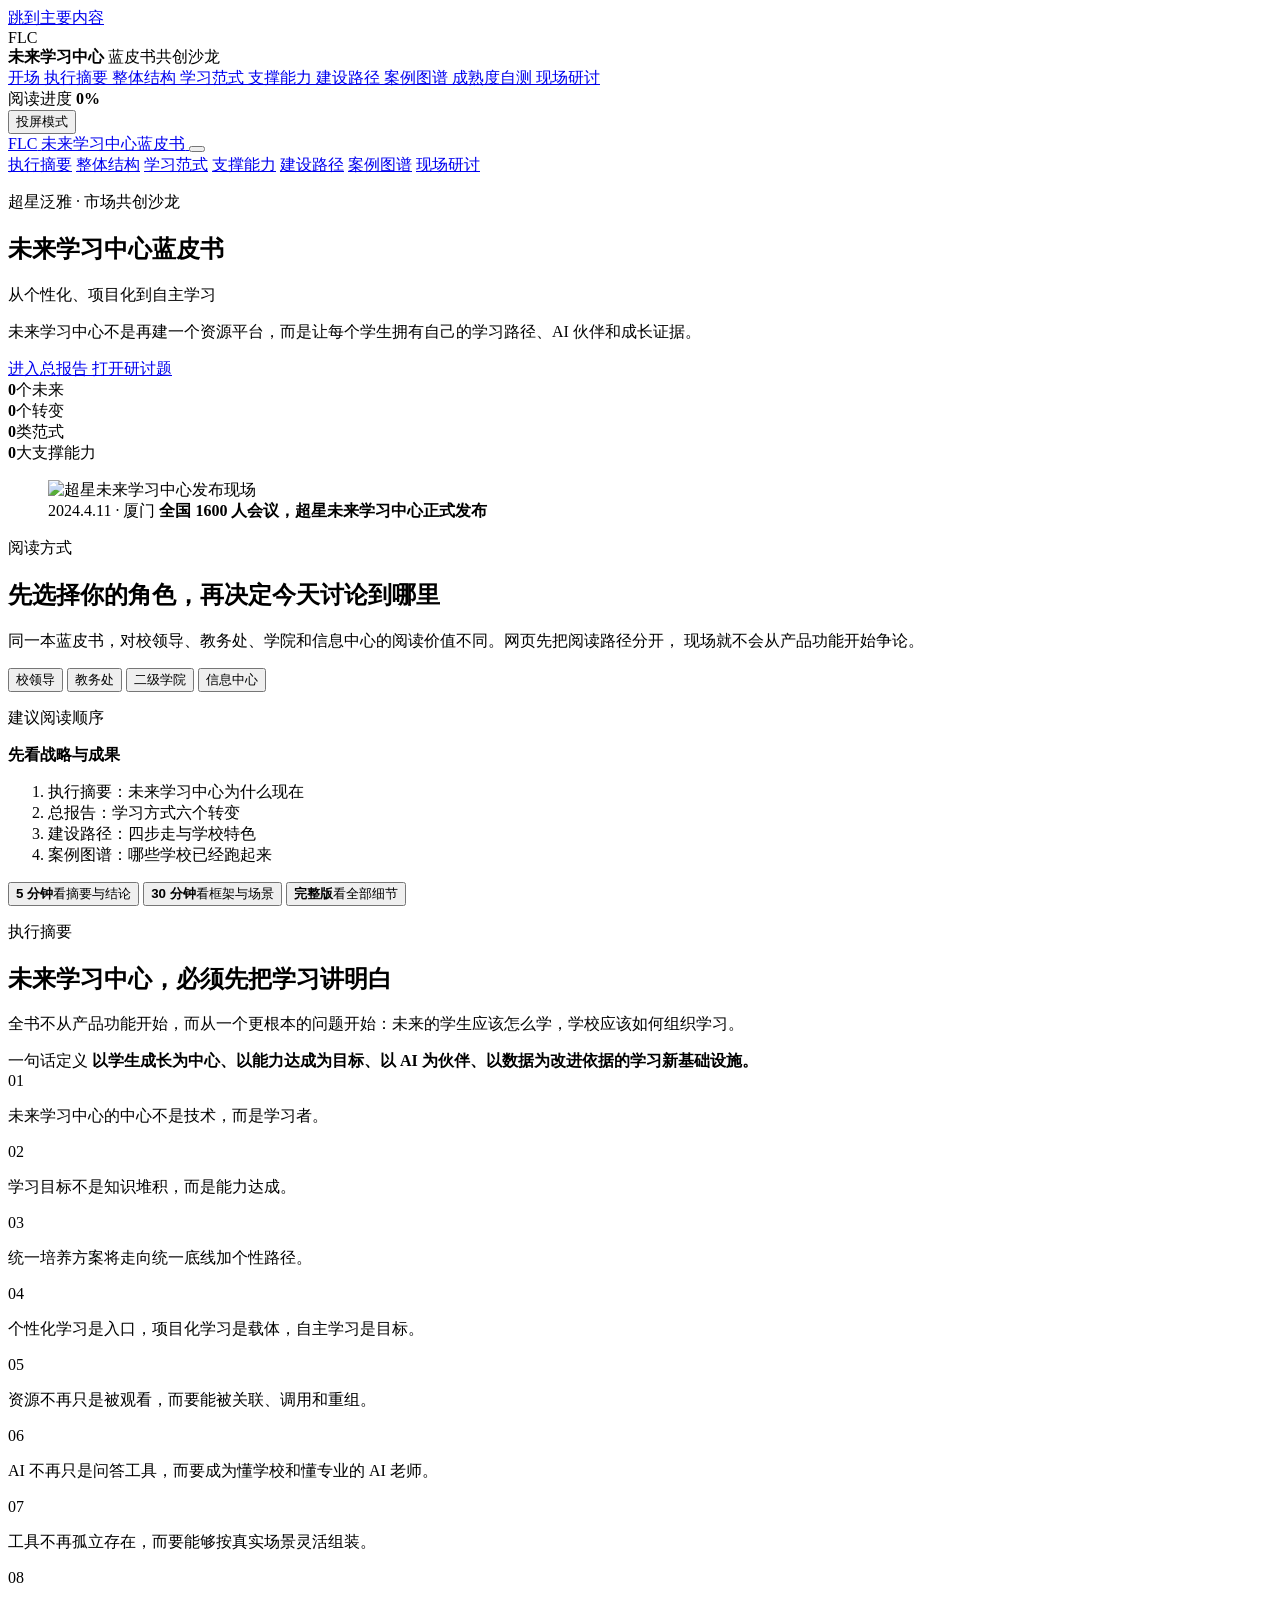
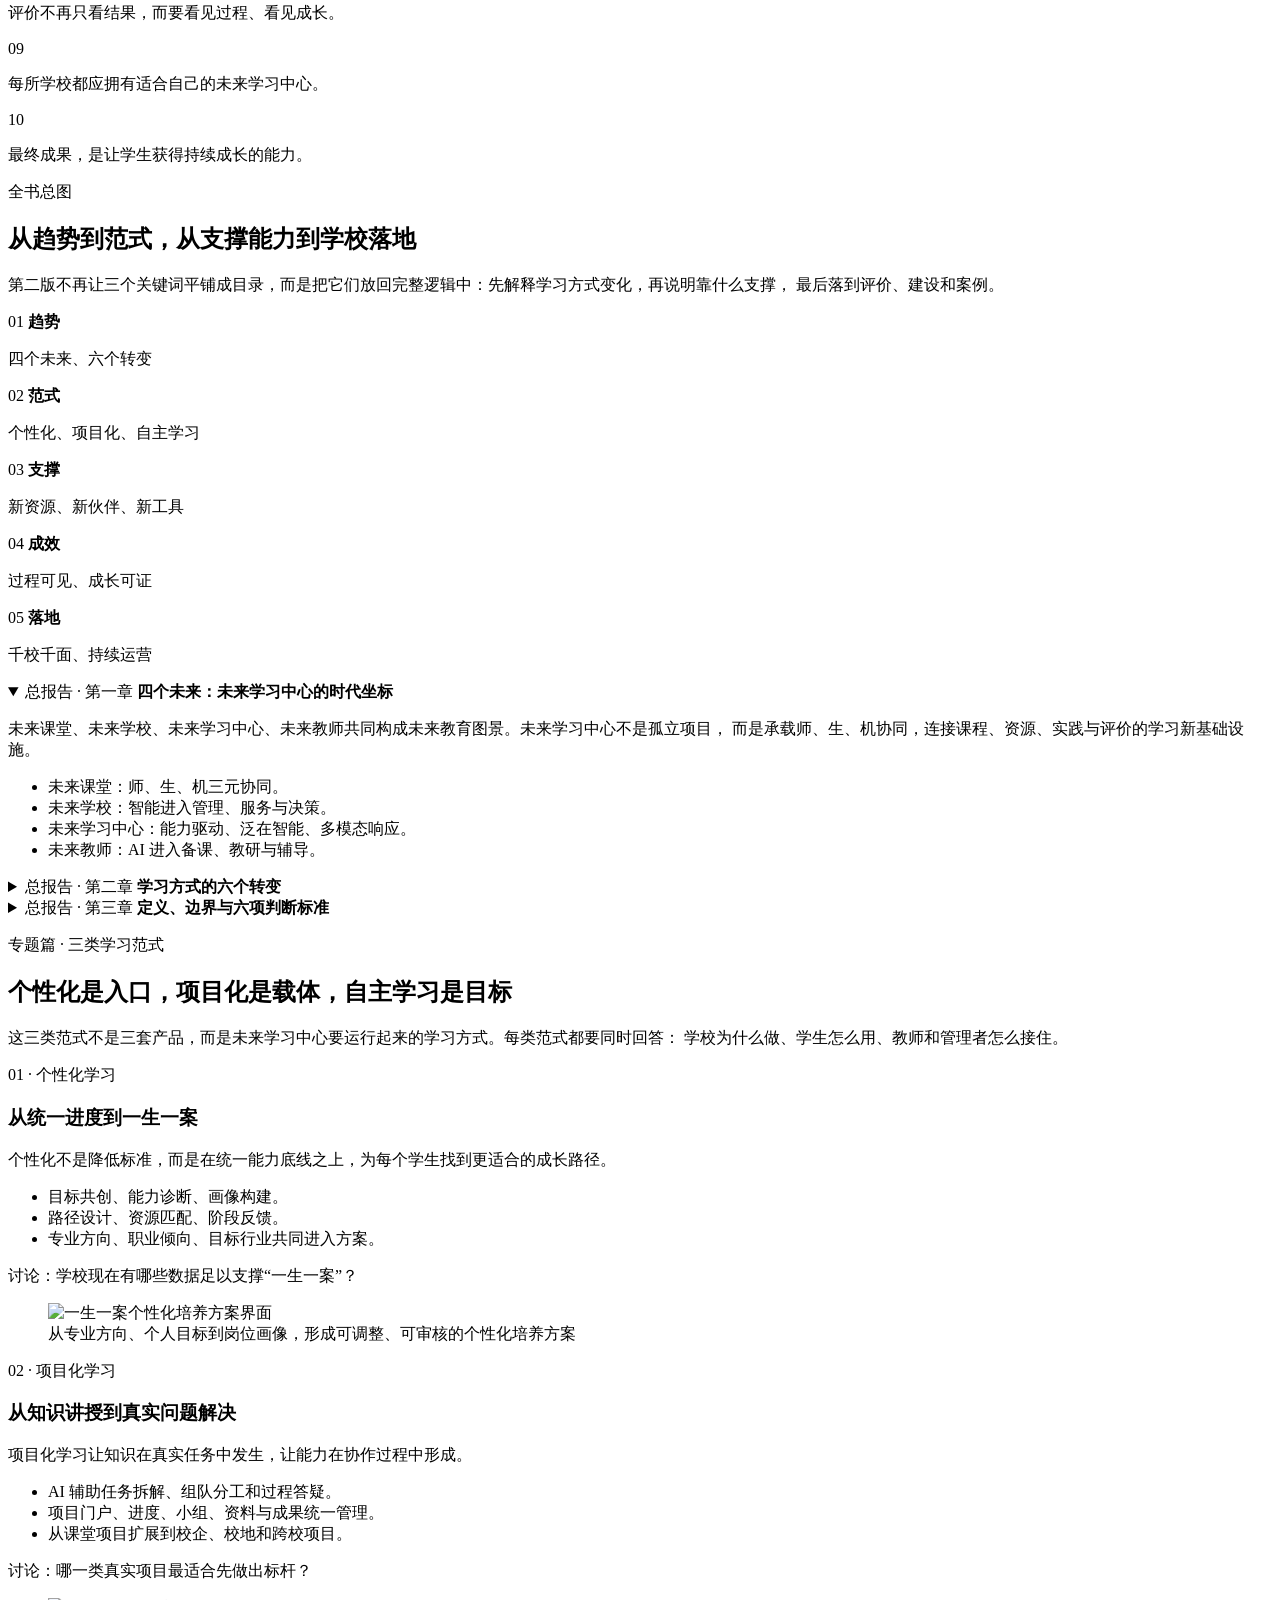
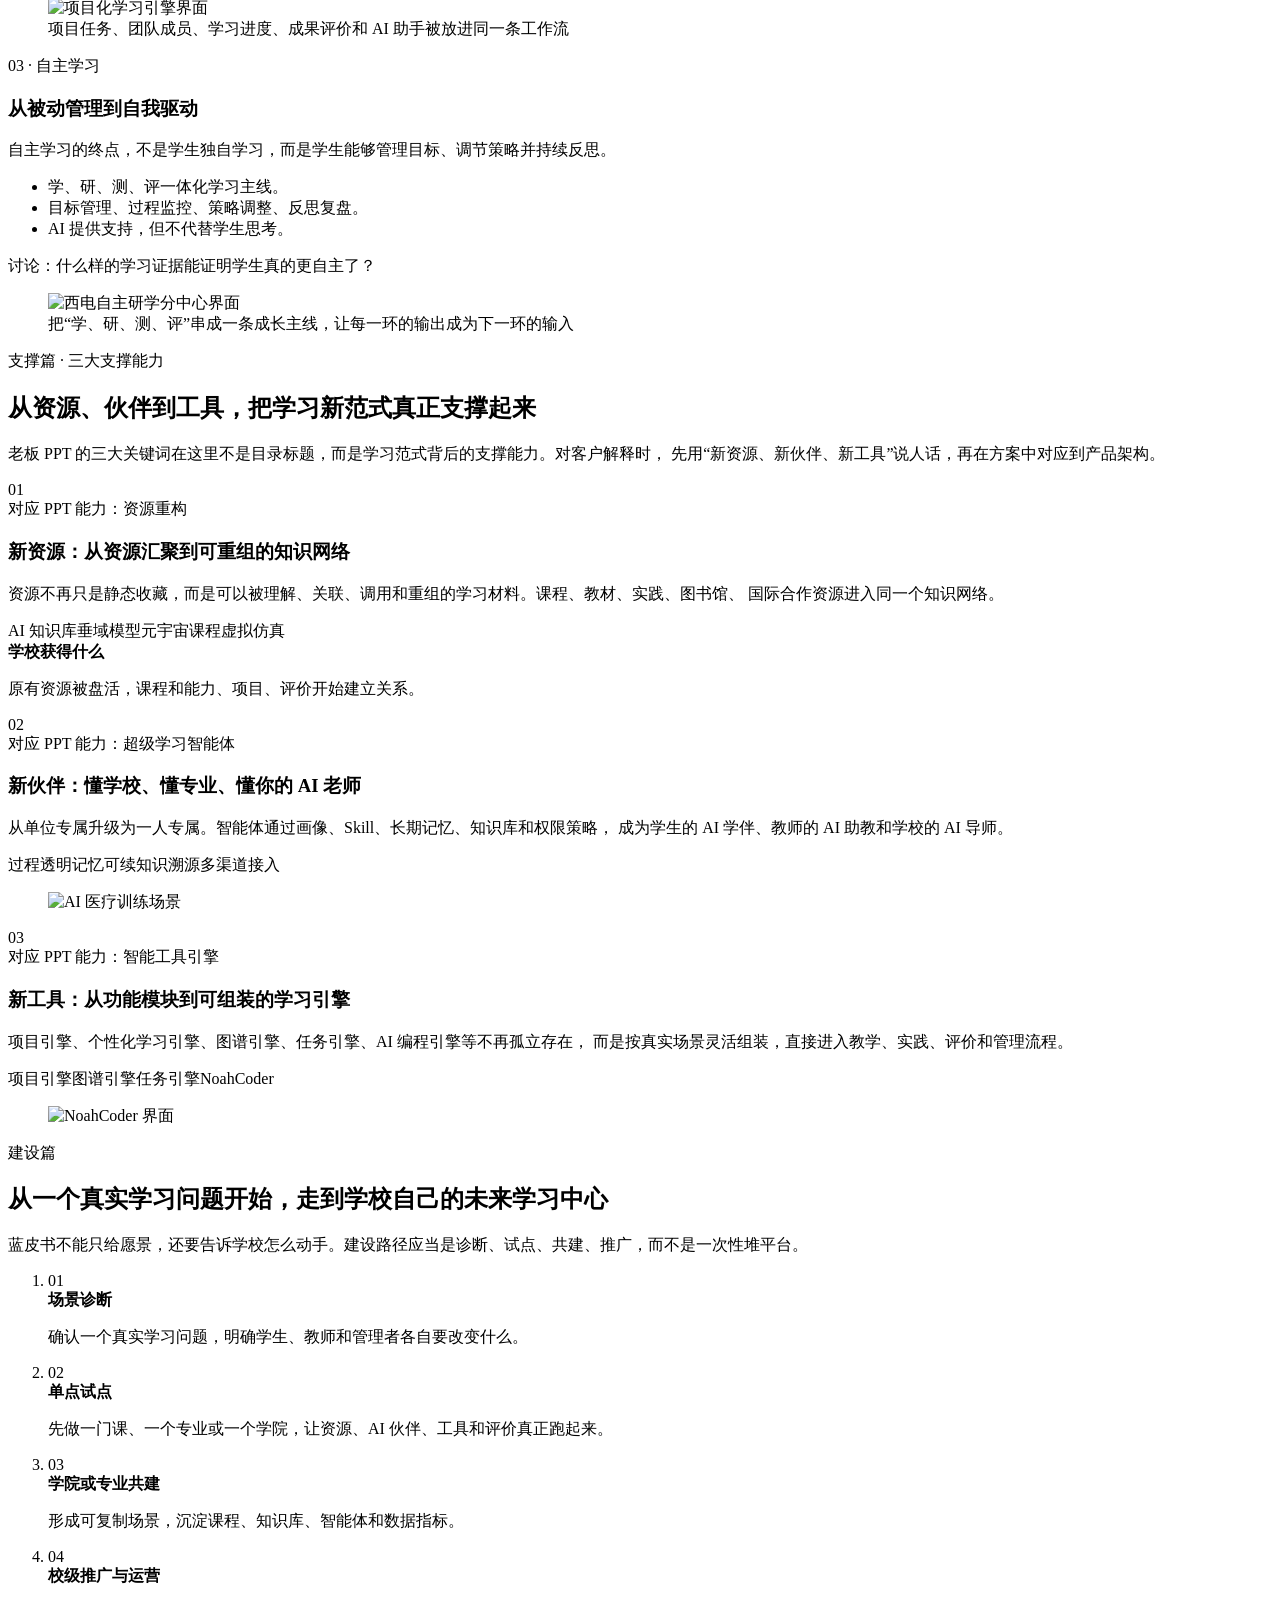
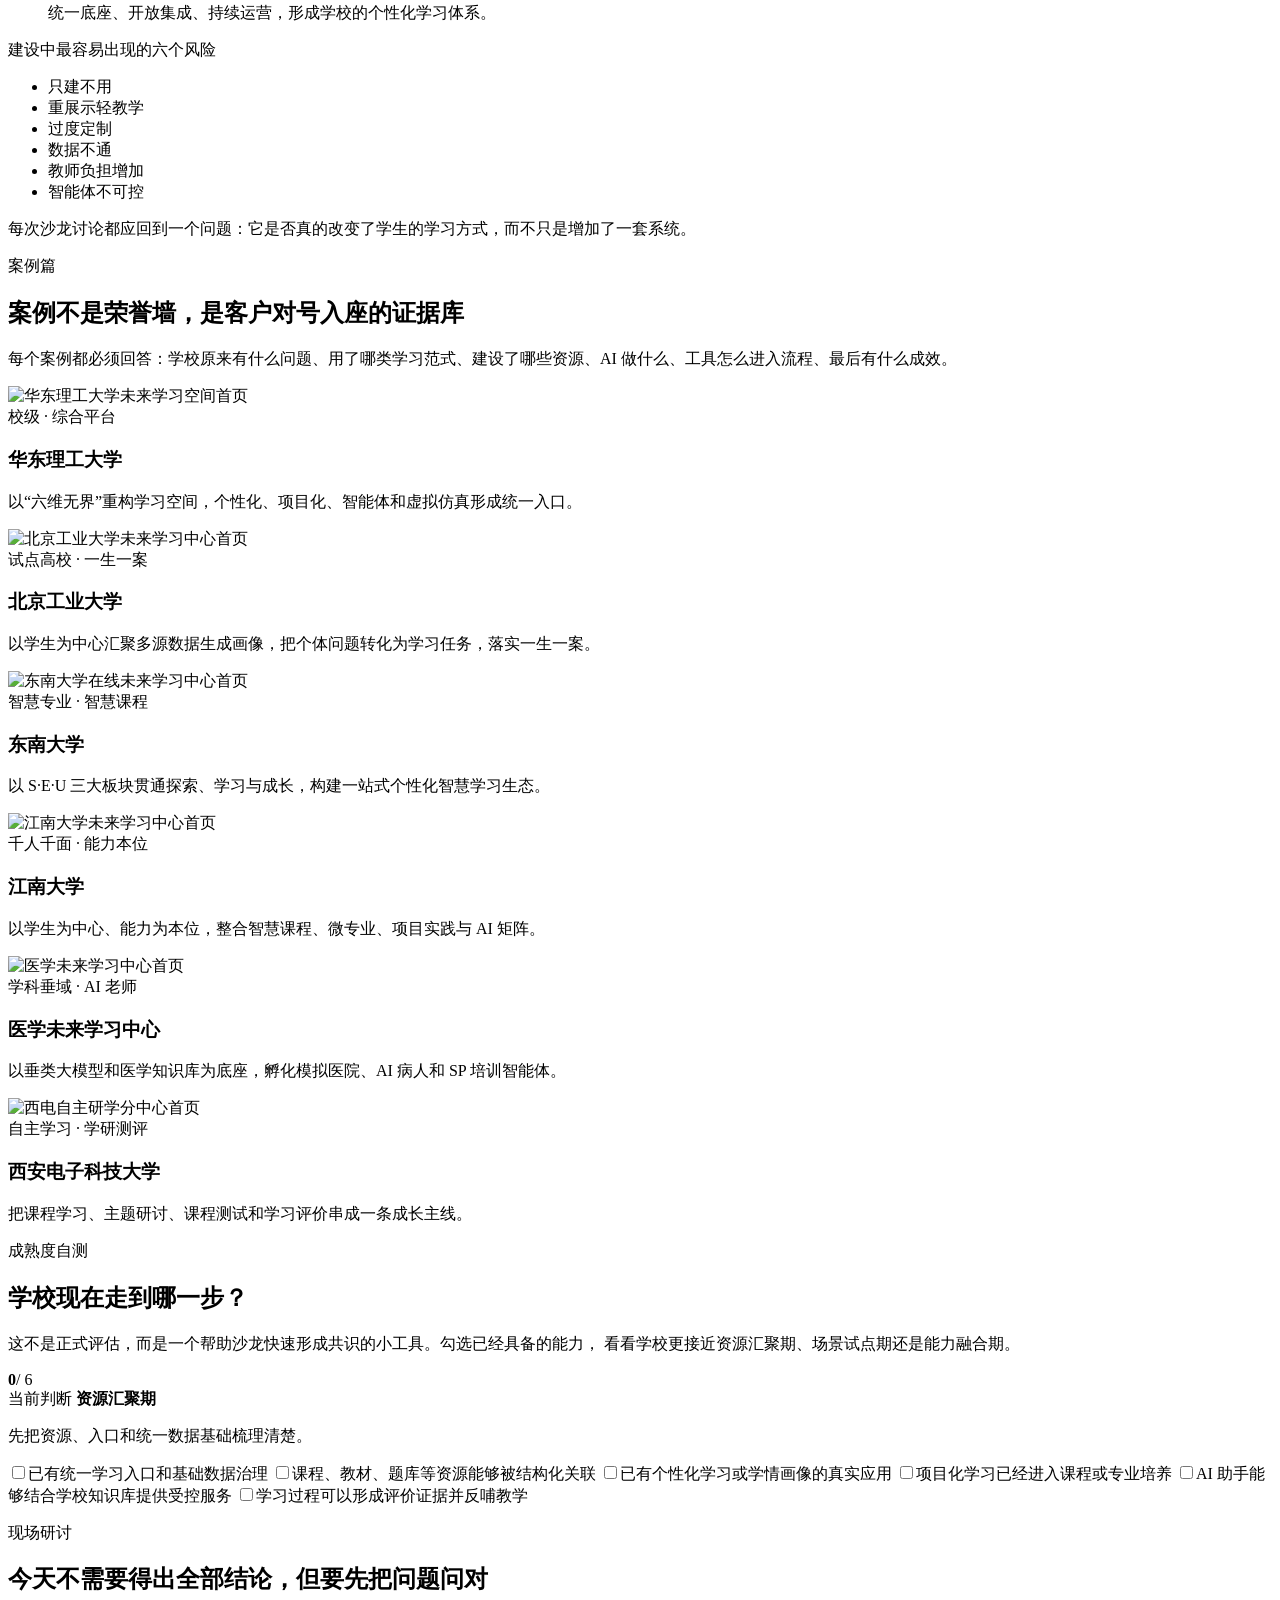
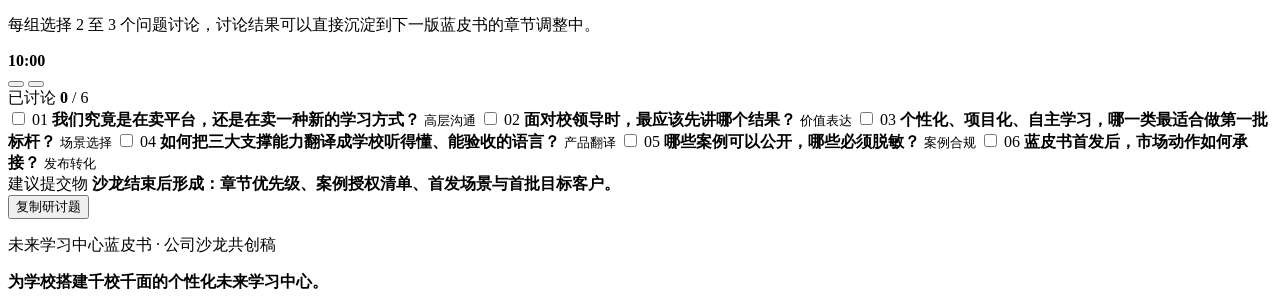
==== future-learning-bluebook-salon/index.html @ 2e794571 "Publish future learning center salon page" ====
<!doctype html>
<html lang="zh-CN">
  <head>
    <meta charset="utf-8" />
    <meta name="viewport" content="width=device-width, initial-scale=1" />
    <meta
      name="description"
      content="未来学习中心蓝皮书公司沙龙共创网页，围绕个性化、项目化、自主学习与三大支撑能力展开讨论。"
    />
    <title>未来学习中心蓝皮书 · 公司沙龙共创</title>
    <link rel="stylesheet" href="styles.css" />
  </head>
  <body data-reading="standard">
    <a class="skip-link" href="#main-content">跳到主要内容</a>

    <aside class="sidebar" aria-label="页面导航">
      <div class="sidebar__brand">
        <div class="brand-mark" aria-hidden="true">
          <span>FLC</span>
        </div>
        <div>
          <strong>未来学习中心</strong>
          <span>蓝皮书共创沙龙</span>
        </div>
      </div>

      <nav class="sidebar__nav">
        <a href="#overview" class="nav-link active">
          <i data-lucide="sparkles"></i><span>开场</span>
        </a>
        <a href="#summary" class="nav-link">
          <i data-lucide="scan-text"></i><span>执行摘要</span>
        </a>
        <a href="#framework" class="nav-link">
          <i data-lucide="network"></i><span>整体结构</span>
        </a>
        <a href="#paradigms" class="nav-link">
          <i data-lucide="route"></i><span>学习范式</span>
        </a>
        <a href="#capabilities" class="nav-link">
          <i data-lucide="blocks"></i><span>支撑能力</span>
        </a>
        <a href="#construction" class="nav-link">
          <i data-lucide="milestone"></i><span>建设路径</span>
        </a>
        <a href="#cases" class="nav-link">
          <i data-lucide="library"></i><span>案例图谱</span>
        </a>
        <a href="#assessment" class="nav-link">
          <i data-lucide="gauge"></i><span>成熟度自测</span>
        </a>
        <a href="#discussion" class="nav-link">
          <i data-lucide="messages-square"></i><span>现场研讨</span>
        </a>
      </nav>

      <div class="sidebar__footer">
        <div class="reading-progress">
          <span>阅读进度</span>
          <strong id="progressValue">0%</strong>
        </div>
        <div class="progress-track" aria-hidden="true">
          <span id="progressBar"></span>
        </div>
        <button class="button button--ghost button--full" id="presenterToggle" type="button">
          <i data-lucide="presentation"></i>
          <span>投屏模式</span>
        </button>
      </div>
    </aside>

    <header class="mobile-header">
      <a href="#overview" class="mobile-brand">
        <span class="brand-mark brand-mark--small">FLC</span>
        <span>未来学习中心蓝皮书</span>
      </a>
      <button
        class="mobile-menu-button"
        id="mobileMenuButton"
        type="button"
        aria-label="打开导航"
        aria-expanded="false"
        aria-controls="mobileMenu"
      >
        <i data-lucide="menu"></i>
      </button>
      <nav class="mobile-nav" id="mobileMenu" aria-label="移动端导航">
        <a href="#summary">执行摘要</a>
        <a href="#framework">整体结构</a>
        <a href="#paradigms">学习范式</a>
        <a href="#capabilities">支撑能力</a>
        <a href="#construction">建设路径</a>
        <a href="#cases">案例图谱</a>
        <a href="#discussion">现场研讨</a>
      </nav>
    </header>

    <main id="main-content">
      <section class="hero" id="overview">
        <div class="hero__grid">
          <div class="hero__copy">
            <p class="hero__brandline">超星泛雅 · 市场共创沙龙</p>
            <h1>未来学习中心蓝皮书</h1>
            <p class="hero__subtitle">从个性化、项目化到自主学习</p>
            <p class="hero__lead">
              未来学习中心不是再建一个资源平台，而是让每个学生拥有自己的学习路径、AI
              伙伴和成长证据。
            </p>
            <div class="hero__actions">
              <a class="button button--primary" href="#framework">
                <i data-lucide="play"></i><span>进入总报告</span>
              </a>
              <a class="button button--secondary" href="#discussion">
                <i data-lucide="messages-square"></i><span>打开研讨题</span>
              </a>
            </div>
            <div class="hero__stats" aria-label="全书核心数字">
              <div><strong data-count="4">0</strong><span>个未来</span></div>
              <div><strong data-count="6">0</strong><span>个转变</span></div>
              <div><strong data-count="3">0</strong><span>类范式</span></div>
              <div><strong data-count="3">0</strong><span>大支撑能力</span></div>
            </div>
          </div>

          <figure class="hero__visual">
            <img src="assets/hero-event.webp" alt="超星未来学习中心发布现场" />
            <figcaption>
              <span>2024.4.11 · 厦门</span>
              <strong>全国 1600 人会议，超星未来学习中心正式发布</strong>
            </figcaption>
          </figure>
        </div>
      </section>

      <section class="section section--paths" id="paths">
        <div class="section-shell">
          <div class="section-heading section-heading--wide">
            <div>
              <p class="section-kicker">阅读方式</p>
              <h2>先选择你的角色，再决定今天讨论到哪里</h2>
              <p>
                同一本蓝皮书，对校领导、教务处、学院和信息中心的阅读价值不同。网页先把阅读路径分开，
                现场就不会从产品功能开始争论。
              </p>
            </div>
            <div class="segmented" id="readerPath" role="tablist" aria-label="选择阅读角色">
              <button class="segmented__item active" type="button" role="tab" data-role="leadership">
                校领导
              </button>
              <button class="segmented__item" type="button" role="tab" data-role="academic">
                教务处
              </button>
              <button class="segmented__item" type="button" role="tab" data-role="college">
                二级学院
              </button>
              <button class="segmented__item" type="button" role="tab" data-role="it">
                信息中心
              </button>
            </div>
          </div>

          <div class="reader-path-panel" id="readerPathPanel">
            <div>
              <p class="reader-path-panel__label">建议阅读顺序</p>
              <strong id="readerPathTitle">先看战略与成果</strong>
            </div>
            <ol class="reader-path-list" id="readerPathList">
              <li>执行摘要：未来学习中心为什么现在</li>
              <li>总报告：学习方式六个转变</li>
              <li>建设路径：四步走与学校特色</li>
              <li>案例图谱：哪些学校已经跑起来</li>
            </ol>
          </div>

          <div class="reading-modes" aria-label="阅读深度">
            <button class="reading-mode" type="button" data-reading="quick">
              <strong>5 分钟</strong><span>看摘要与结论</span>
            </button>
            <button class="reading-mode active" type="button" data-reading="standard">
              <strong>30 分钟</strong><span>看框架与场景</span>
            </button>
            <button class="reading-mode" type="button" data-reading="deep">
              <strong>完整版</strong><span>看全部细节</span>
            </button>
          </div>
        </div>
      </section>

      <section class="section" id="summary">
        <div class="section-shell">
          <div class="section-heading">
            <div>
              <p class="section-kicker">执行摘要</p>
              <h2>未来学习中心，必须先把学习讲明白</h2>
              <p>
                全书不从产品功能开始，而从一个更根本的问题开始：未来的学生应该怎么学，学校应该如何组织学习。
              </p>
            </div>
            <div class="summary-statement">
              <span>一句话定义</span>
              <strong>以学生成长为中心、以能力达成为目标、以 AI 为伙伴、以数据为改进依据的学习新基础设施。</strong>
            </div>
          </div>

          <div class="judgment-grid">
            <article><span>01</span><p>未来学习中心的中心不是技术，而是学习者。</p></article>
            <article><span>02</span><p>学习目标不是知识堆积，而是能力达成。</p></article>
            <article><span>03</span><p>统一培养方案将走向统一底线加个性路径。</p></article>
            <article><span>04</span><p>个性化学习是入口，项目化学习是载体，自主学习是目标。</p></article>
            <article><span>05</span><p>资源不再只是被观看，而要能被关联、调用和重组。</p></article>
            <article><span>06</span><p>AI 不再只是问答工具，而要成为懂学校和懂专业的 AI 老师。</p></article>
            <article><span>07</span><p>工具不再孤立存在，而要能够按真实场景灵活组装。</p></article>
            <article><span>08</span><p>评价不再只看结果，而要看见过程、看见成长。</p></article>
            <article><span>09</span><p>每所学校都应拥有适合自己的未来学习中心。</p></article>
            <article><span>10</span><p>最终成果，是让学生获得持续成长的能力。</p></article>
          </div>
        </div>
      </section>

      <section class="section section--framework" id="framework">
        <div class="section-shell">
          <div class="section-heading section-heading--wide">
            <div>
              <p class="section-kicker">全书总图</p>
              <h2>从趋势到范式，从支撑能力到学校落地</h2>
              <p>
                第二版不再让三个关键词平铺成目录，而是把它们放回完整逻辑中：先解释学习方式变化，再说明靠什么支撑，
                最后落到评价、建设和案例。
              </p>
            </div>
          </div>

          <div class="framework-flow">
            <article>
              <span>01</span>
              <i data-lucide="radar"></i>
              <strong>趋势</strong>
              <p>四个未来、六个转变</p>
            </article>
            <div class="flow-link" aria-hidden="true"></div>
            <article>
              <span>02</span>
              <i data-lucide="route"></i>
              <strong>范式</strong>
              <p>个性化、项目化、自主学习</p>
            </article>
            <div class="flow-link" aria-hidden="true"></div>
            <article>
              <span>03</span>
              <i data-lucide="layers-3"></i>
              <strong>支撑</strong>
              <p>新资源、新伙伴、新工具</p>
            </article>
            <div class="flow-link" aria-hidden="true"></div>
            <article>
              <span>04</span>
              <i data-lucide="gauge"></i>
              <strong>成效</strong>
              <p>过程可见、成长可证</p>
            </article>
            <div class="flow-link" aria-hidden="true"></div>
            <article>
              <span>05</span>
              <i data-lucide="building-2"></i>
              <strong>落地</strong>
              <p>千校千面、持续运营</p>
            </article>
          </div>

          <details class="report-accordion" open>
            <summary>
              <span>总报告 · 第一章</span>
              <strong>四个未来：未来学习中心的时代坐标</strong>
              <i data-lucide="chevron-down"></i>
            </summary>
            <div class="report-accordion__body">
              <p>
                未来课堂、未来学校、未来学习中心、未来教师共同构成未来教育图景。未来学习中心不是孤立项目，
                而是承载师、生、机协同，连接课程、资源、实践与评价的学习新基础设施。
              </p>
              <ul>
                <li>未来课堂：师、生、机三元协同。</li>
                <li>未来学校：智能进入管理、服务与决策。</li>
                <li>未来学习中心：能力驱动、泛在智能、多模态响应。</li>
                <li>未来教师：AI 进入备课、教研与辅导。</li>
              </ul>
            </div>
          </details>

          <details class="report-accordion">
            <summary>
              <span>总报告 · 第二章</span>
              <strong>学习方式的六个转变</strong>
              <i data-lucide="chevron-down"></i>
            </summary>
            <div class="report-accordion__body">
              <div class="shift-list">
                <div><span>基于课程</span><i data-lucide="arrow-right"></i><strong>基于项目</strong></div>
                <div><span>知识传授</span><i data-lucide="arrow-right"></i><strong>能力达成</strong></div>
                <div><span>教师中心</span><i data-lucide="arrow-right"></i><strong>学生中心</strong></div>
                <div><span>统一培养方案</span><i data-lucide="arrow-right"></i><strong>一生一案</strong></div>
                <div><span>固定学习内容</span><i data-lucide="arrow-right"></i><strong>个性化路径</strong></div>
                <div><span>师生二元互动</span><i data-lucide="arrow-right"></i><strong>师生机三元互动</strong></div>
              </div>
            </div>
          </details>

          <details class="report-accordion">
            <summary>
              <span>总报告 · 第三章</span>
              <strong>定义、边界与六项判断标准</strong>
              <i data-lucide="chevron-down"></i>
            </summary>
            <div class="report-accordion__body">
              <p>
                未来学习中心不是智慧教室，不是资源仓库，不是单一平台，也不是套壳问答机器人。
                判断标准应当回到学习本身：学生中心、能力本位、个性路径、项目实践、自主学习、过程评价。
              </p>
            </div>
          </details>
        </div>
      </section>

      <section class="section" id="paradigms">
        <div class="section-shell">
          <div class="section-heading section-heading--wide">
            <div>
              <p class="section-kicker">专题篇 · 三类学习范式</p>
              <h2>个性化是入口，项目化是载体，自主学习是目标</h2>
              <p>
                这三类范式不是三套产品，而是未来学习中心要运行起来的学习方式。每类范式都要同时回答：
                学校为什么做、学生怎么用、教师和管理者怎么接住。
              </p>
            </div>
          </div>

          <article class="paradigm">
            <div class="paradigm__copy">
              <span class="index-label">01 · 个性化学习</span>
              <h3>从统一进度到一生一案</h3>
              <p>
                个性化不是降低标准，而是在统一能力底线之上，为每个学生找到更适合的成长路径。
              </p>
              <ul>
                <li>目标共创、能力诊断、画像构建。</li>
                <li>路径设计、资源匹配、阶段反馈。</li>
                <li>专业方向、职业倾向、目标行业共同进入方案。</li>
              </ul>
              <div class="discussion-inline">
                <i data-lucide="message-circle-question"></i>
                <span>讨论：学校现在有哪些数据足以支撑“一生一案”？</span>
              </div>
            </div>
            <figure class="feature-visual">
              <img src="assets/one-student-plan.webp" alt="一生一案个性化培养方案界面" />
              <figcaption>从专业方向、个人目标到岗位画像，形成可调整、可审核的个性化培养方案</figcaption>
            </figure>
          </article>

          <article class="paradigm paradigm--reverse">
            <div class="paradigm__copy">
              <span class="index-label">02 · 项目化学习</span>
              <h3>从知识讲授到真实问题解决</h3>
              <p>
                项目化学习让知识在真实任务中发生，让能力在协作过程中形成。
              </p>
              <ul>
                <li>AI 辅助任务拆解、组队分工和过程答疑。</li>
                <li>项目门户、进度、小组、资料与成果统一管理。</li>
                <li>从课堂项目扩展到校企、校地和跨校项目。</li>
              </ul>
              <div class="discussion-inline">
                <i data-lucide="message-circle-question"></i>
                <span>讨论：哪一类真实项目最适合先做出标杆？</span>
              </div>
            </div>
            <figure class="feature-visual">
              <img src="assets/project-engine.webp" alt="项目化学习引擎界面" />
              <figcaption>项目任务、团队成员、学习进度、成果评价和 AI 助手被放进同一条工作流</figcaption>
            </figure>
          </article>

          <article class="paradigm">
            <div class="paradigm__copy">
              <span class="index-label">03 · 自主学习</span>
              <h3>从被动管理到自我驱动</h3>
              <p>
                自主学习的终点，不是学生独自学习，而是学生能够管理目标、调节策略并持续反思。
              </p>
              <ul>
                <li>学、研、测、评一体化学习主线。</li>
                <li>目标管理、过程监控、策略调整、反思复盘。</li>
                <li>AI 提供支持，但不代替学生思考。</li>
              </ul>
              <div class="discussion-inline">
                <i data-lucide="message-circle-question"></i>
                <span>讨论：什么样的学习证据能证明学生真的更自主了？</span>
              </div>
            </div>
            <figure class="feature-visual">
              <img src="assets/case-xidian.webp" alt="西电自主研学分中心界面" />
              <figcaption>把“学、研、测、评”串成一条成长主线，让每一环的输出成为下一环的输入</figcaption>
            </figure>
          </article>
        </div>
      </section>

      <section class="section section--support" id="capabilities">
        <div class="section-shell">
          <div class="section-heading section-heading--wide">
            <div>
              <p class="section-kicker">支撑篇 · 三大支撑能力</p>
              <h2>从资源、伙伴到工具，把学习新范式真正支撑起来</h2>
              <p>
                老板 PPT 的三大关键词在这里不是目录标题，而是学习范式背后的支撑能力。对客户解释时，
                先用“新资源、新伙伴、新工具”说人话，再在方案中对应到产品架构。
              </p>
            </div>
          </div>

          <div class="capability-list">
            <article class="capability-row">
              <div class="capability-row__index">
                <span>01</span>
                <i data-lucide="library-big"></i>
              </div>
              <div class="capability-row__copy">
                <div class="capability-row__meta">对应 PPT 能力：资源重构</div>
                <h3>新资源：从资源汇聚到可重组的知识网络</h3>
                <p>
                  资源不再只是静态收藏，而是可以被理解、关联、调用和重组的学习材料。课程、教材、实践、图书馆、
                  国际合作资源进入同一个知识网络。
                </p>
                <div class="tag-row">
                  <span>AI 知识库</span><span>垂域模型</span><span>元宇宙课程</span><span>虚拟仿真</span>
                </div>
              </div>
              <div class="capability-row__evidence">
                <strong>学校获得什么</strong>
                <p>原有资源被盘活，课程和能力、项目、评价开始建立关系。</p>
              </div>
            </article>

            <article class="capability-row">
              <div class="capability-row__index">
                <span>02</span>
                <i data-lucide="bot"></i>
              </div>
              <div class="capability-row__copy">
                <div class="capability-row__meta">对应 PPT 能力：超级学习智能体</div>
                <h3>新伙伴：懂学校、懂专业、懂你的 AI 老师</h3>
                <p>
                  从单位专属升级为一人专属。智能体通过画像、Skill、长期记忆、知识库和权限策略，
                  成为学生的 AI 学伴、教师的 AI 助教和学校的 AI 导师。
                </p>
                <div class="tag-row">
                  <span>过程透明</span><span>记忆可续</span><span>知识溯源</span><span>多渠道接入</span>
                </div>
              </div>
              <figure class="capability-row__visual">
                <img src="assets/ai-training.webp" alt="AI 医疗训练场景" />
              </figure>
            </article>

            <article class="capability-row">
              <div class="capability-row__index">
                <span>03</span>
                <i data-lucide="blocks"></i>
              </div>
              <div class="capability-row__copy">
                <div class="capability-row__meta">对应 PPT 能力：智能工具引擎</div>
                <h3>新工具：从功能模块到可组装的学习引擎</h3>
                <p>
                  项目引擎、个性化学习引擎、图谱引擎、任务引擎、AI 编程引擎等不再孤立存在，
                  而是按真实场景灵活组装，直接进入教学、实践、评价和管理流程。
                </p>
                <div class="tag-row">
                  <span>项目引擎</span><span>图谱引擎</span><span>任务引擎</span><span>NoahCoder</span>
                </div>
              </div>
              <figure class="capability-row__visual">
                <img src="assets/noahcoder.webp" alt="NoahCoder 界面" />
              </figure>
            </article>
          </div>
        </div>
      </section>

      <section class="section" id="construction">
        <div class="section-shell">
          <div class="section-heading">
            <div>
              <p class="section-kicker">建设篇</p>
              <h2>从一个真实学习问题开始，走到学校自己的未来学习中心</h2>
              <p>
                蓝皮书不能只给愿景，还要告诉学校怎么动手。建设路径应当是诊断、试点、共建、推广，而不是一次性堆平台。
              </p>
            </div>
          </div>

          <div class="construction-layout">
            <ol class="timeline">
              <li>
                <span>01</span>
                <div><strong>场景诊断</strong><p>确认一个真实学习问题，明确学生、教师和管理者各自要改变什么。</p></div>
              </li>
              <li>
                <span>02</span>
                <div><strong>单点试点</strong><p>先做一门课、一个专业或一个学院，让资源、AI 伙伴、工具和评价真正跑起来。</p></div>
              </li>
              <li>
                <span>03</span>
                <div><strong>学院或专业共建</strong><p>形成可复制场景，沉淀课程、知识库、智能体和数据指标。</p></div>
              </li>
              <li>
                <span>04</span>
                <div><strong>校级推广与运营</strong><p>统一底座、开放集成、持续运营，形成学校的个性化学习体系。</p></div>
              </li>
            </ol>

            <aside class="risk-panel">
              <span>建设中最容易出现的六个风险</span>
              <ul>
                <li>只建不用</li>
                <li>重展示轻教学</li>
                <li>过度定制</li>
                <li>数据不通</li>
                <li>教师负担增加</li>
                <li>智能体不可控</li>
              </ul>
              <p>
                每次沙龙讨论都应回到一个问题：它是否真的改变了学生的学习方式，而不只是增加了一套系统。
              </p>
            </aside>
          </div>
        </div>
      </section>

      <section class="section section--cases" id="cases">
        <div class="section-shell">
          <div class="section-heading section-heading--wide">
            <div>
              <p class="section-kicker">案例篇</p>
              <h2>案例不是荣誉墙，是客户对号入座的证据库</h2>
              <p>
                每个案例都必须回答：学校原来有什么问题、用了哪类学习范式、建设了哪些资源、AI
                做什么、工具怎么进入流程、最后有什么成效。
              </p>
            </div>
          </div>

          <div class="case-grid">
            <article class="case-card">
              <img src="assets/case-ecust.webp" alt="华东理工大学未来学习空间首页" />
              <div>
                <span>校级 · 综合平台</span>
                <h3>华东理工大学</h3>
                <p>以“六维无界”重构学习空间，个性化、项目化、智能体和虚拟仿真形成统一入口。</p>
              </div>
            </article>
            <article class="case-card">
              <img src="assets/case-bjut.webp" alt="北京工业大学未来学习中心首页" />
              <div>
                <span>试点高校 · 一生一案</span>
                <h3>北京工业大学</h3>
                <p>以学生为中心汇聚多源数据生成画像，把个体问题转化为学习任务，落实一生一案。</p>
              </div>
            </article>
            <article class="case-card">
              <img src="assets/case-seu.webp" alt="东南大学在线未来学习中心首页" />
              <div>
                <span>智慧专业 · 智慧课程</span>
                <h3>东南大学</h3>
                <p>以 S·E·U 三大板块贯通探索、学习与成长，构建一站式个性化智慧学习生态。</p>
              </div>
            </article>
            <article class="case-card">
              <img src="assets/case-jiangnan.webp" alt="江南大学未来学习中心首页" />
              <div>
                <span>千人千面 · 能力本位</span>
                <h3>江南大学</h3>
                <p>以学生为中心、能力为本位，整合智慧课程、微专业、项目实践与 AI 矩阵。</p>
              </div>
            </article>
            <article class="case-card">
              <img src="assets/case-medical.webp" alt="医学未来学习中心首页" />
              <div>
                <span>学科垂域 · AI 老师</span>
                <h3>医学未来学习中心</h3>
                <p>以垂类大模型和医学知识库为底座，孵化模拟医院、AI 病人和 SP 培训智能体。</p>
              </div>
            </article>
            <article class="case-card">
              <img src="assets/case-xidian.webp" alt="西电自主研学分中心首页" />
              <div>
                <span>自主学习 · 学研测评</span>
                <h3>西安电子科技大学</h3>
                <p>把课程学习、主题研讨、课程测试和学习评价串成一条成长主线。</p>
              </div>
            </article>
          </div>
        </div>
      </section>

      <section class="section" id="assessment">
        <div class="section-shell">
          <div class="assessment-layout">
            <div>
              <p class="section-kicker">成熟度自测</p>
              <h2>学校现在走到哪一步？</h2>
              <p>
                这不是正式评估，而是一个帮助沙龙快速形成共识的小工具。勾选已经具备的能力，
                看看学校更接近资源汇聚期、场景试点期还是能力融合期。
              </p>
              <div class="assessment-result">
                <div class="score-ring" id="scoreRing"><strong id="scoreValue">0</strong><span>/ 6</span></div>
                <div>
                  <span>当前判断</span>
                  <strong id="scoreLabel">资源汇聚期</strong>
                  <p id="scoreHint">先把资源、入口和统一数据基础梳理清楚。</p>
                </div>
              </div>
            </div>

            <div class="assessment-list">
              <label><input type="checkbox" value="1" /><span>已有统一学习入口和基础数据治理</span></label>
              <label><input type="checkbox" value="1" /><span>课程、教材、题库等资源能够被结构化关联</span></label>
              <label><input type="checkbox" value="1" /><span>已有个性化学习或学情画像的真实应用</span></label>
              <label><input type="checkbox" value="1" /><span>项目化学习已经进入课程或专业培养</span></label>
              <label><input type="checkbox" value="1" /><span>AI 助手能够结合学校知识库提供受控服务</span></label>
              <label><input type="checkbox" value="1" /><span>学习过程可以形成评价证据并反哺教学</span></label>
            </div>
          </div>
        </div>
      </section>

      <section class="section section--discussion" id="discussion">
        <div class="section-shell">
          <div class="section-heading section-heading--wide">
            <div>
              <p class="section-kicker">现场研讨</p>
              <h2>今天不需要得出全部结论，但要先把问题问对</h2>
              <p>
                每组选择 2 至 3 个问题讨论，讨论结果可以直接沉淀到下一版蓝皮书的章节调整中。
              </p>
            </div>
            <div class="discussion-timer" aria-label="研讨计时器">
              <strong id="timerValue">10:00</strong>
              <div>
                <button class="icon-button" type="button" id="timerToggle" aria-label="开始计时">
                  <i data-lucide="play"></i>
                </button>
                <button class="icon-button" type="button" id="timerReset" aria-label="重置计时">
                  <i data-lucide="rotate-ccw"></i>
                </button>
              </div>
            </div>
          </div>

          <div class="discussion-progress">
            <span>已讨论 <strong id="discussedCount">0</strong> / 6</span>
            <div class="progress-track"><span id="discussionProgress"></span></div>
          </div>

          <div class="question-grid" id="questionGrid">
            <label class="question-card">
              <input type="checkbox" />
              <span class="question-card__index">01</span>
              <strong>我们究竟是在卖平台，还是在卖一种新的学习方式？</strong>
              <small>高层沟通</small>
            </label>
            <label class="question-card">
              <input type="checkbox" />
              <span class="question-card__index">02</span>
              <strong>面对校领导时，最应该先讲哪个结果？</strong>
              <small>价值表达</small>
            </label>
            <label class="question-card">
              <input type="checkbox" />
              <span class="question-card__index">03</span>
              <strong>个性化、项目化、自主学习，哪一类最适合做第一批标杆？</strong>
              <small>场景选择</small>
            </label>
            <label class="question-card">
              <input type="checkbox" />
              <span class="question-card__index">04</span>
              <strong>如何把三大支撑能力翻译成学校听得懂、能验收的语言？</strong>
              <small>产品翻译</small>
            </label>
            <label class="question-card">
              <input type="checkbox" />
              <span class="question-card__index">05</span>
              <strong>哪些案例可以公开，哪些必须脱敏？</strong>
              <small>案例合规</small>
            </label>
            <label class="question-card">
              <input type="checkbox" />
              <span class="question-card__index">06</span>
              <strong>蓝皮书首发后，市场动作如何承接？</strong>
              <small>发布转化</small>
            </label>
          </div>

          <div class="action-strip">
            <div>
              <span>建议提交物</span>
              <strong>沙龙结束后形成：章节优先级、案例授权清单、首发场景与首批目标客户。</strong>
            </div>
            <button class="button button--secondary" id="copyQuestions" type="button">
              <i data-lucide="copy"></i><span>复制研讨题</span>
            </button>
          </div>
        </div>
      </section>

      <footer class="footer">
        <div class="section-shell footer__inner">
          <p>未来学习中心蓝皮书 · 公司沙龙共创稿</p>
          <strong>为学校搭建千校千面的个性化未来学习中心。</strong>
        </div>
      </footer>
    </main>

    <div class="toast" id="toast" role="status" aria-live="polite"></div>

    <script src="assets/lucide.min.js"></script>
    <script src="app.js"></script>
  </body>
</html>
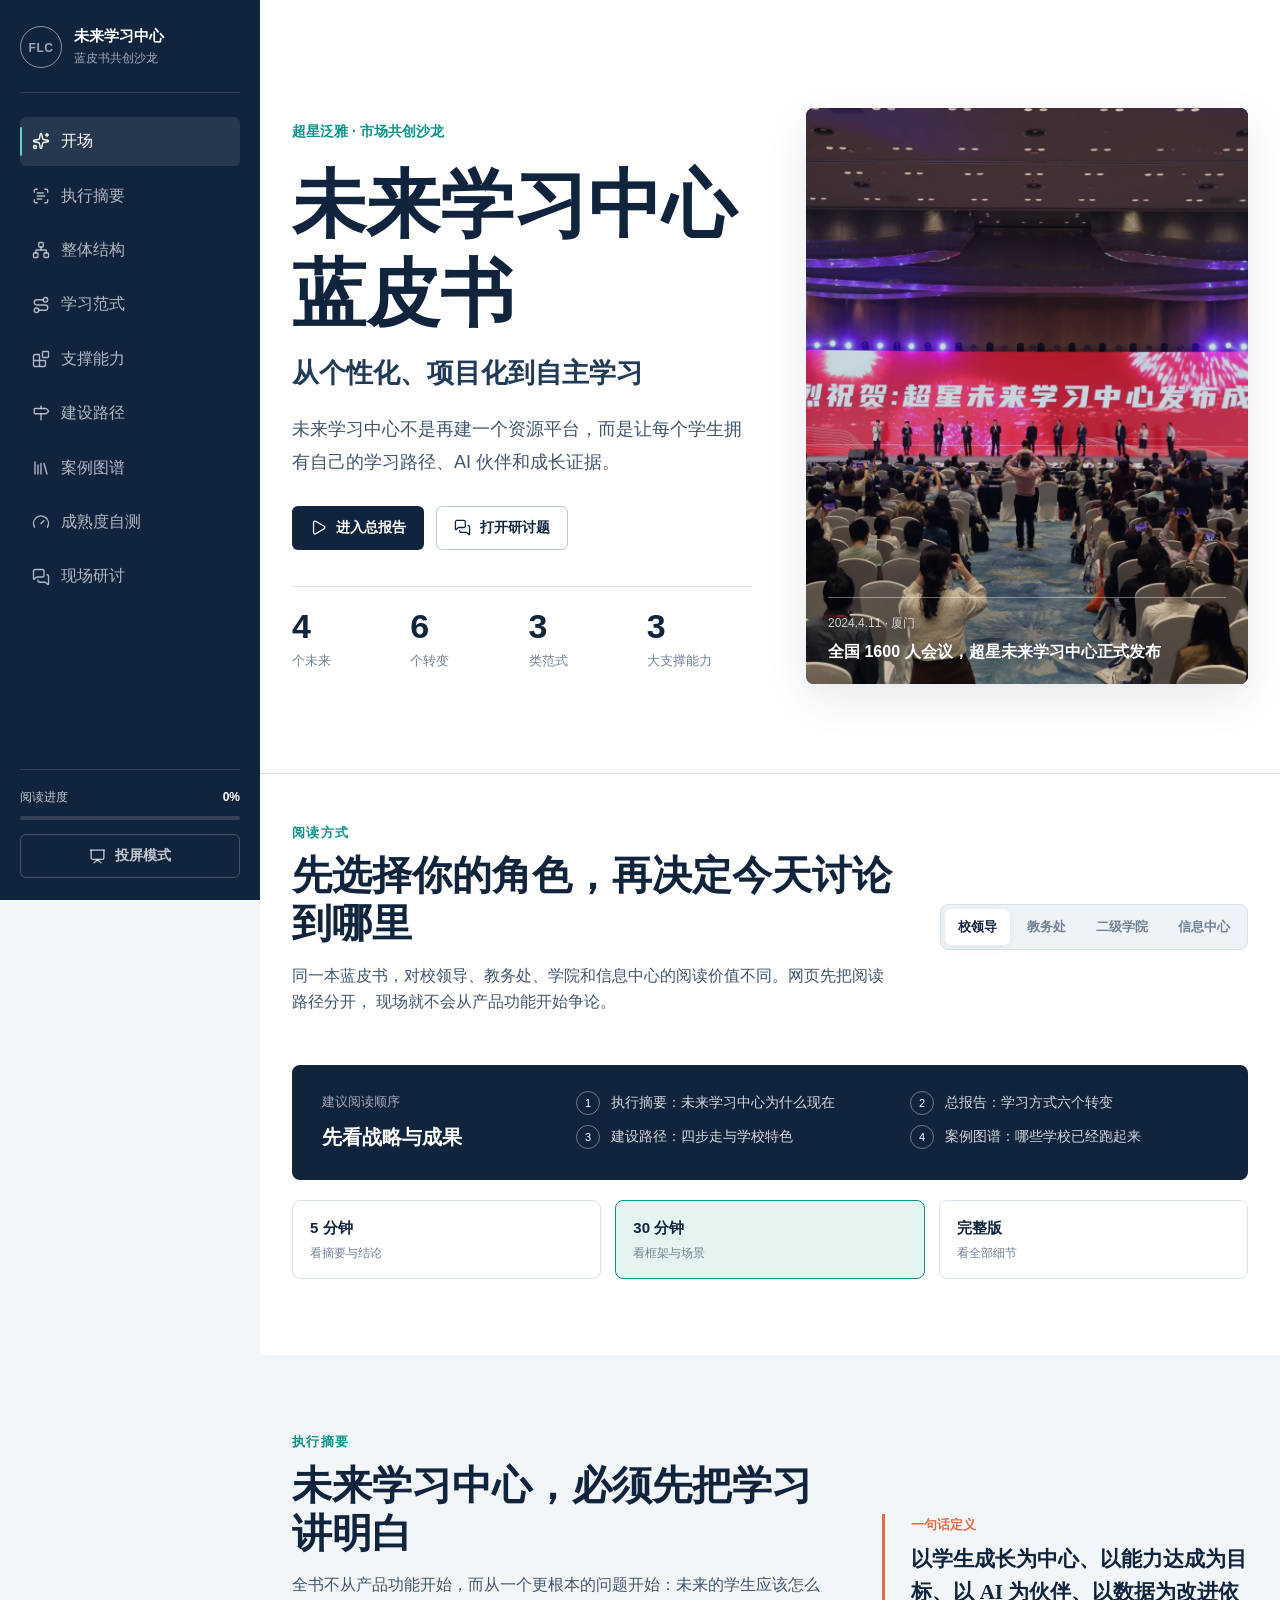
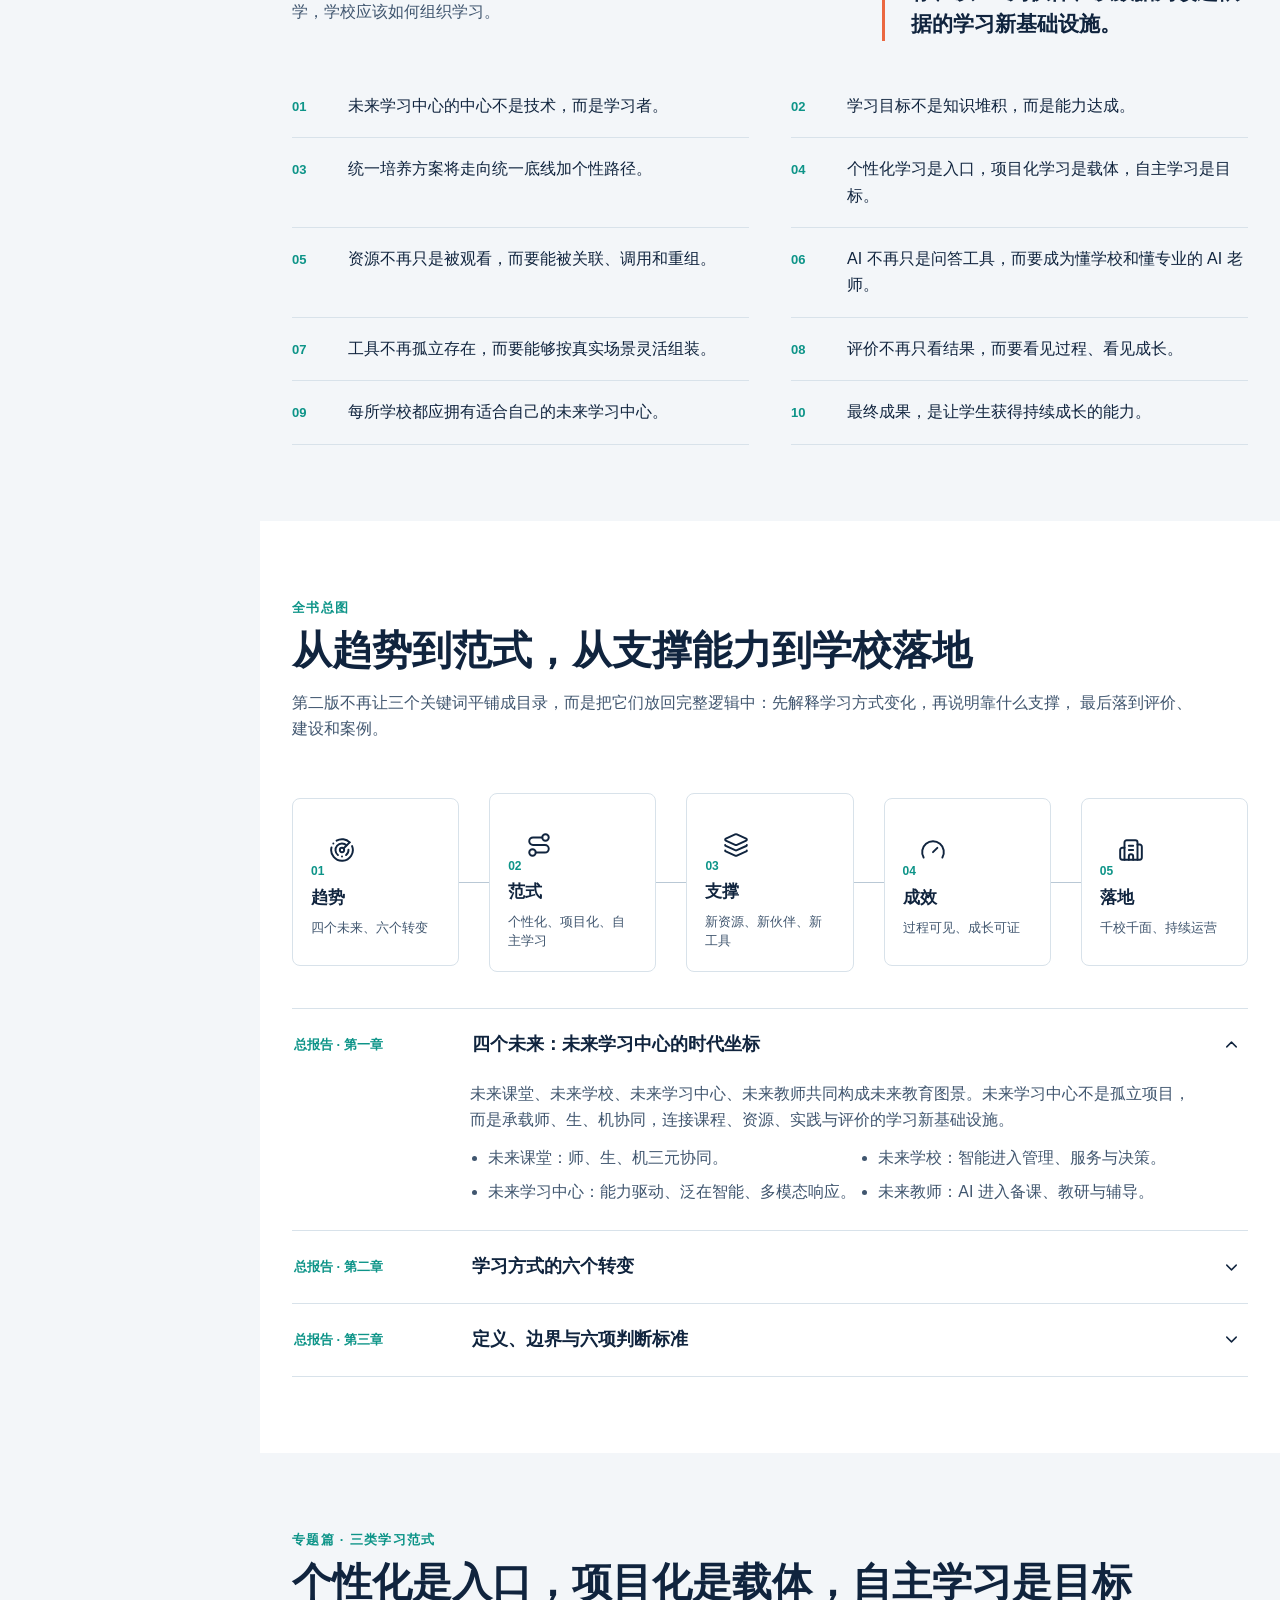
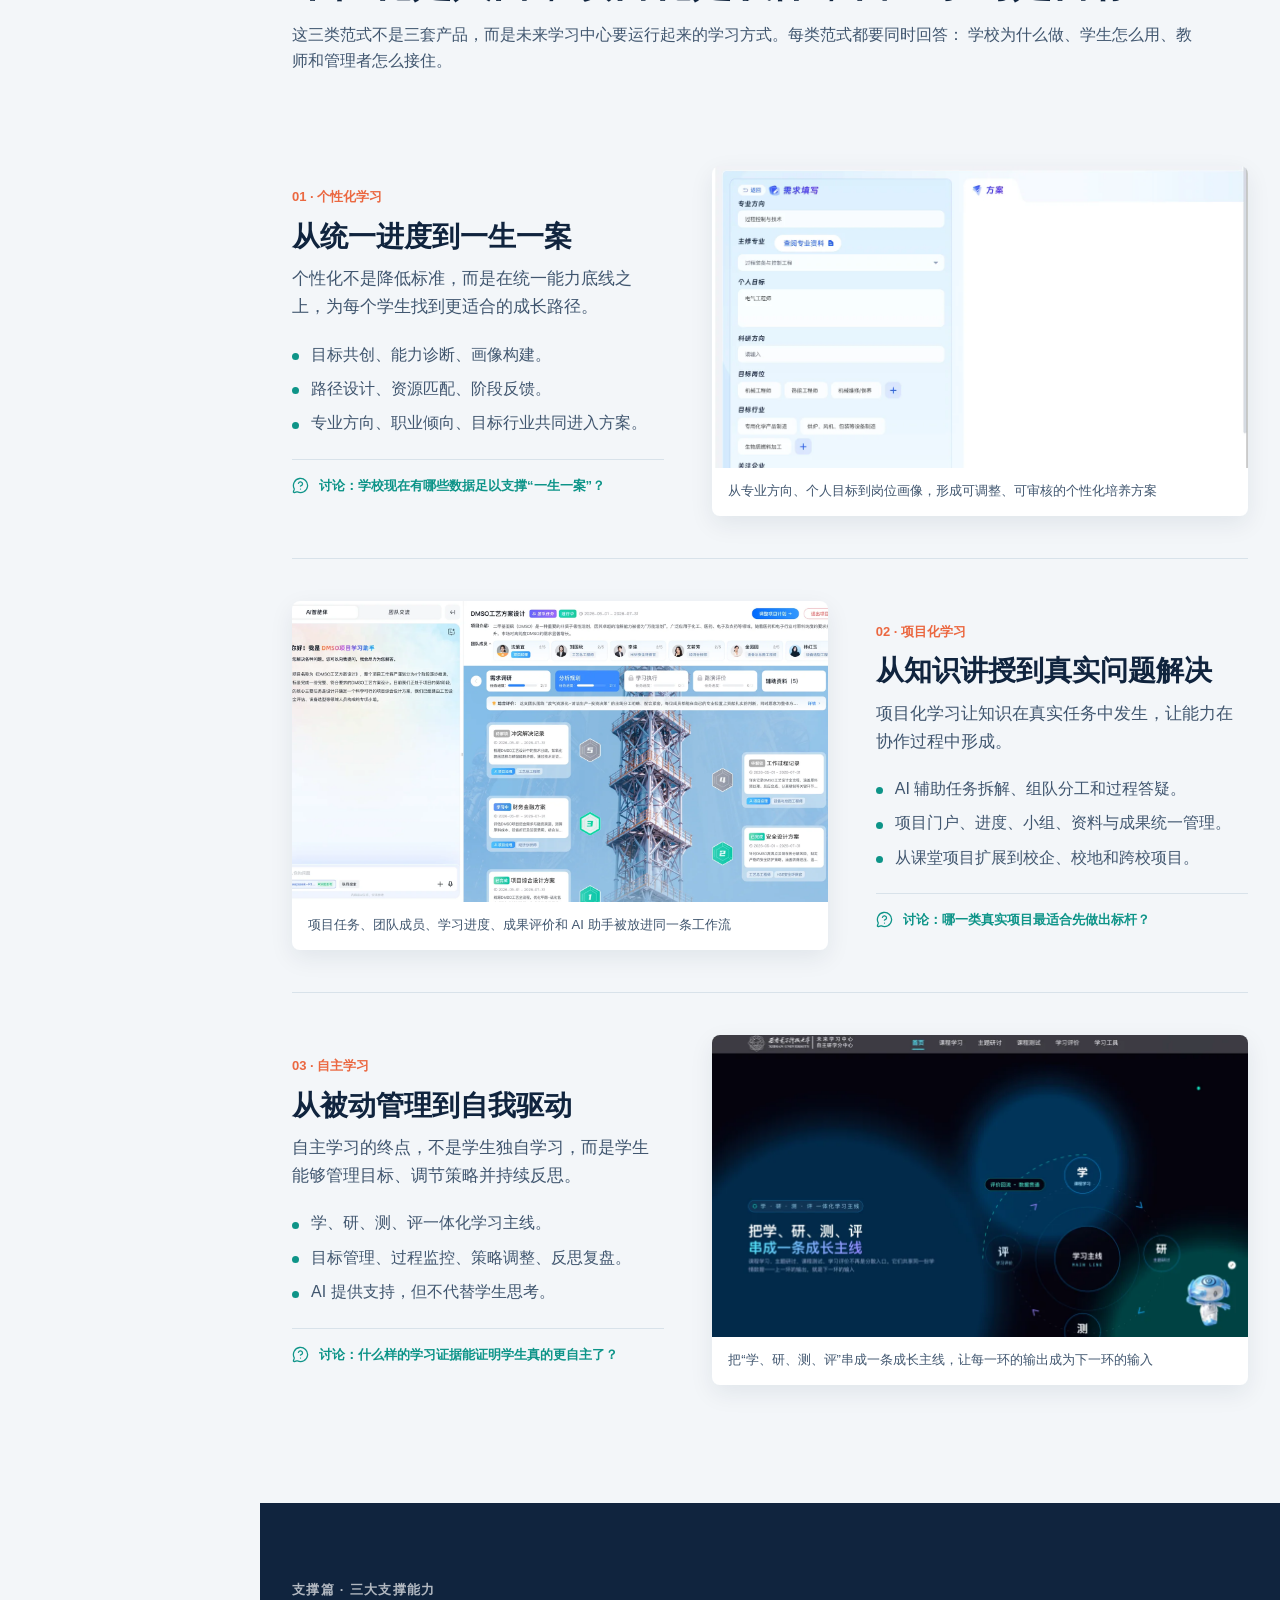
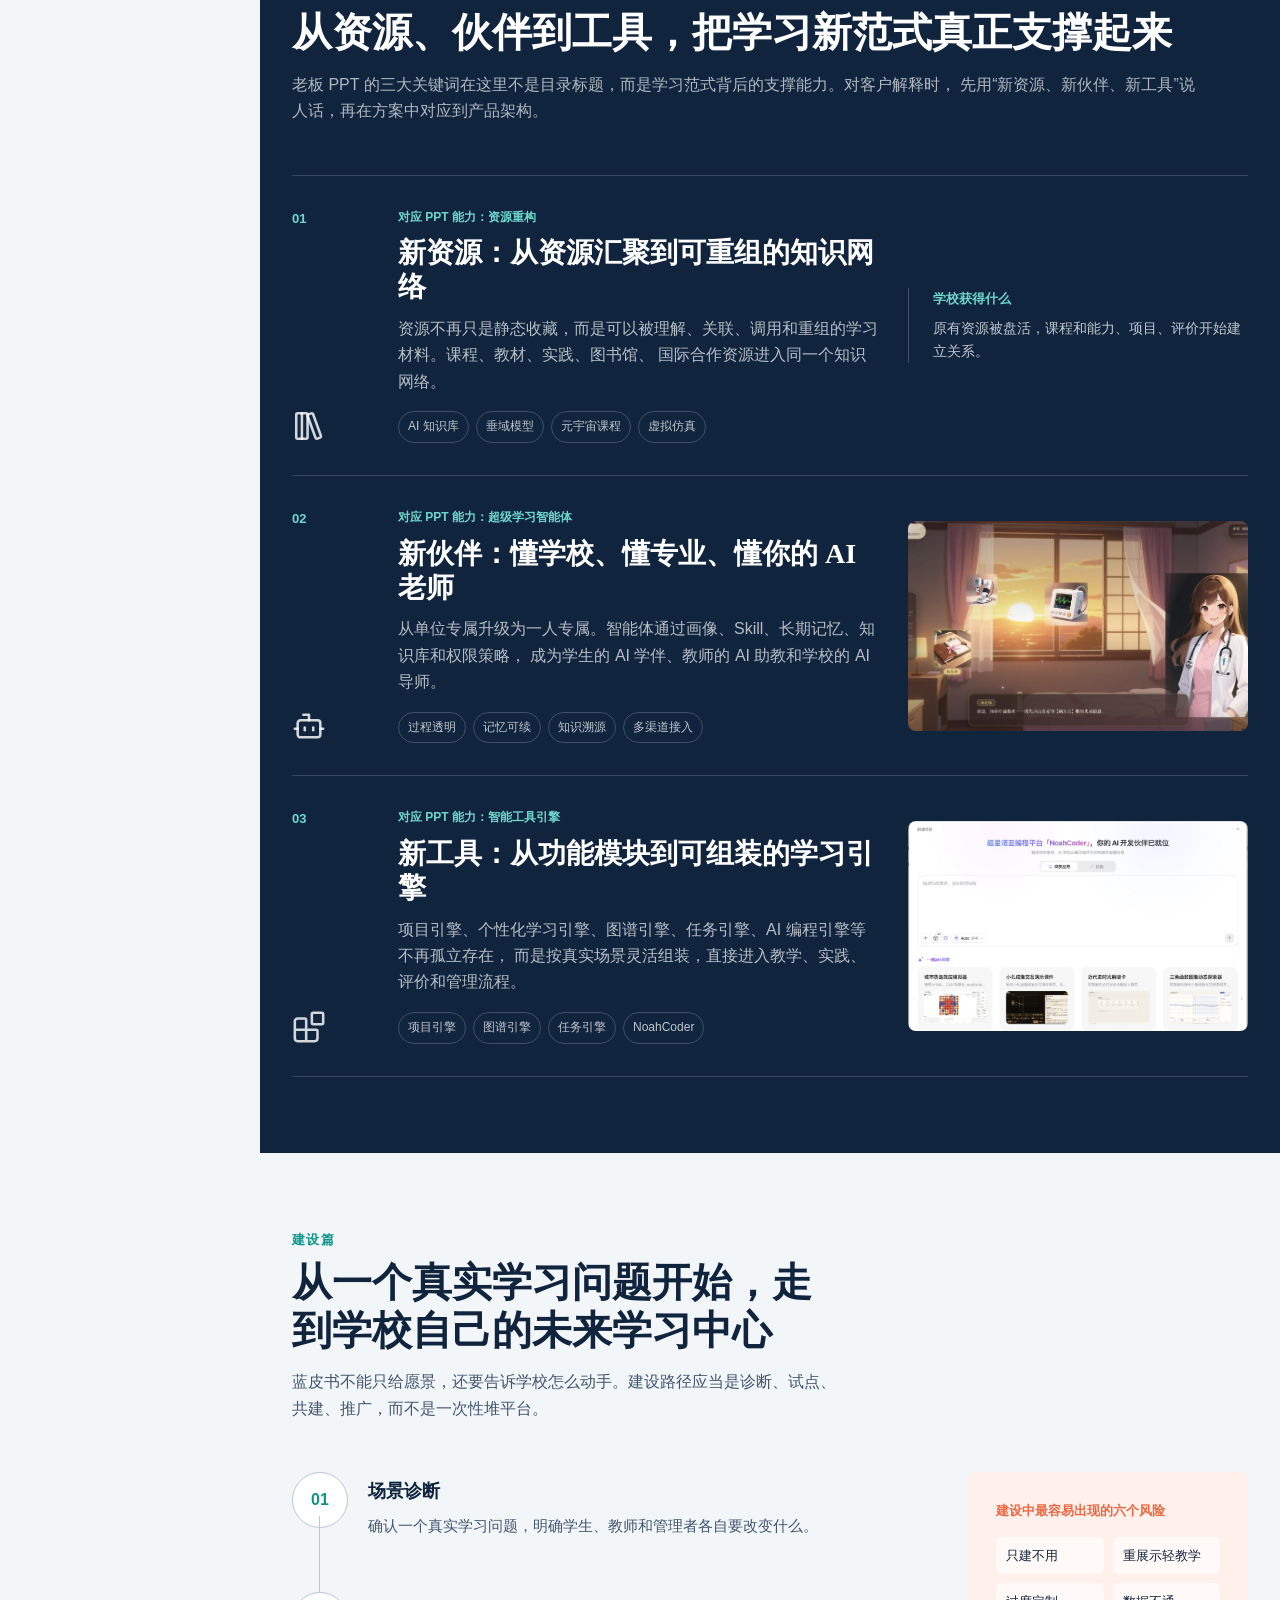
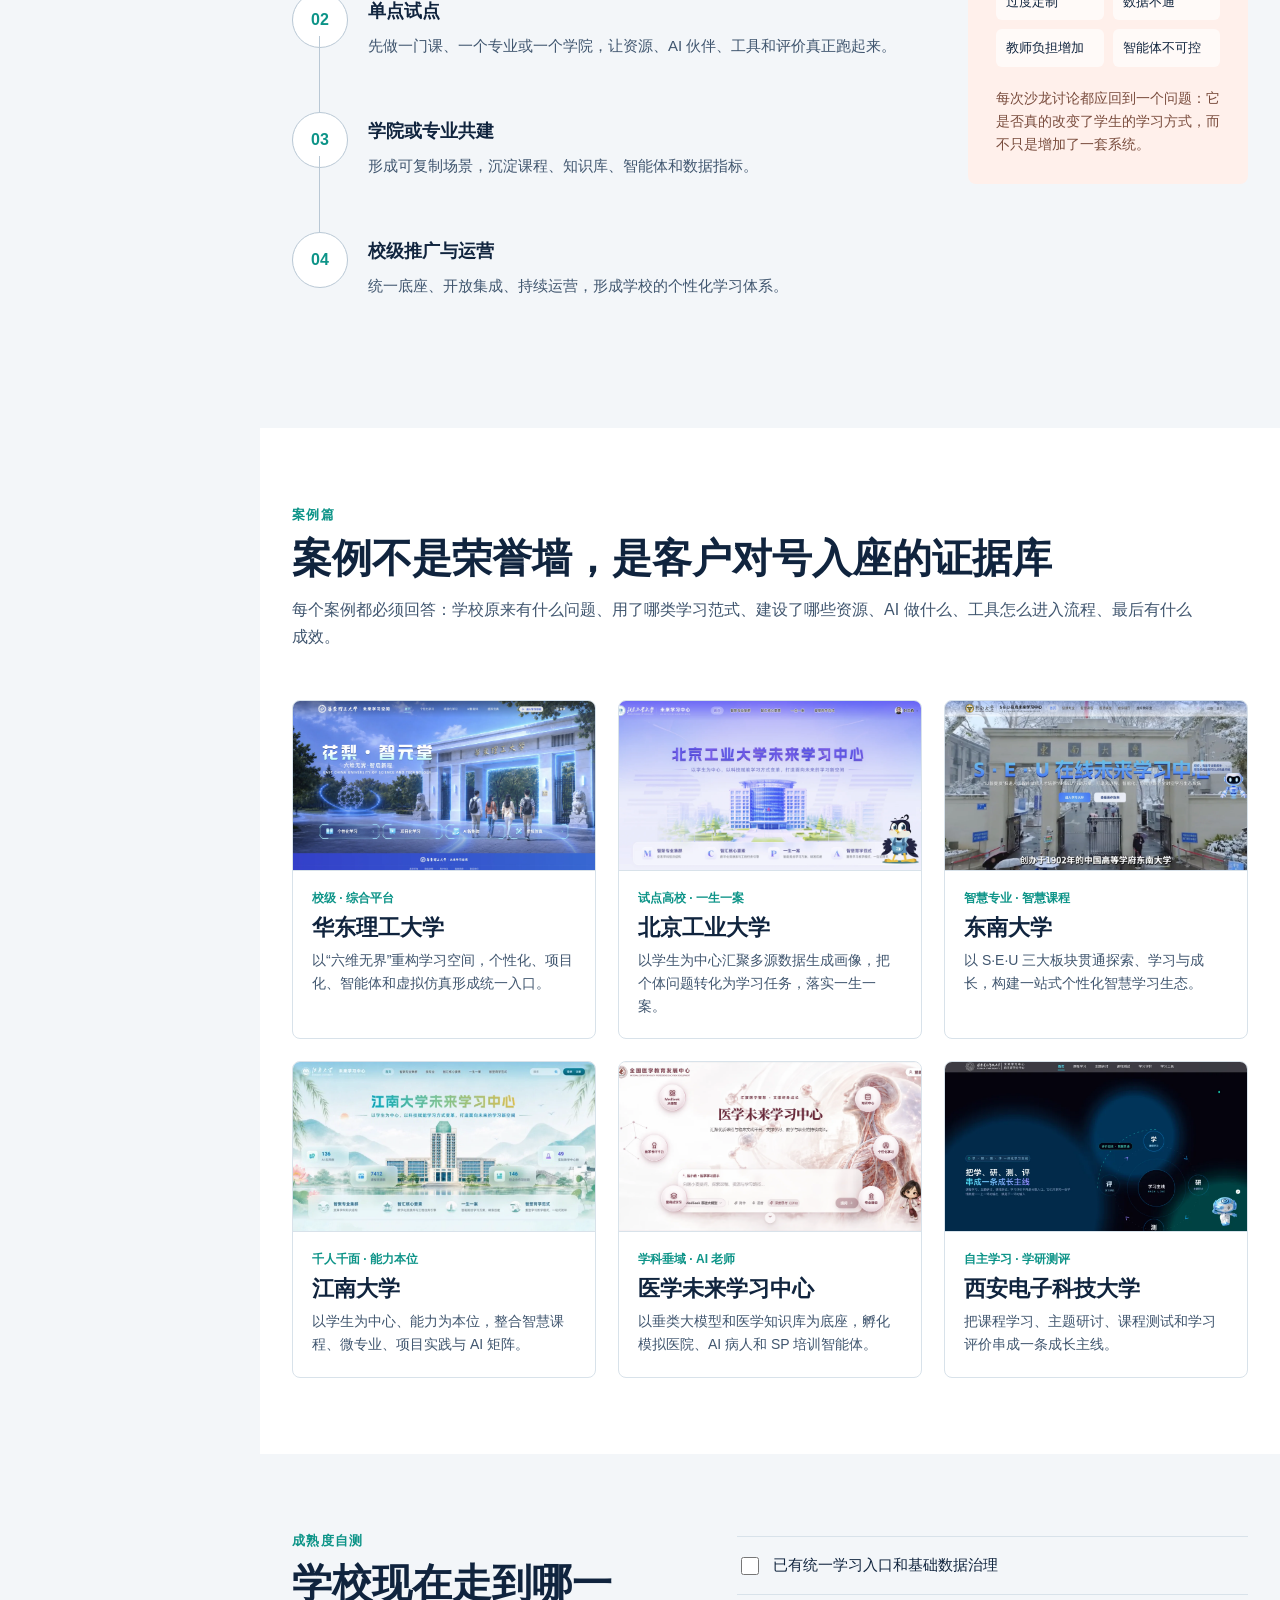
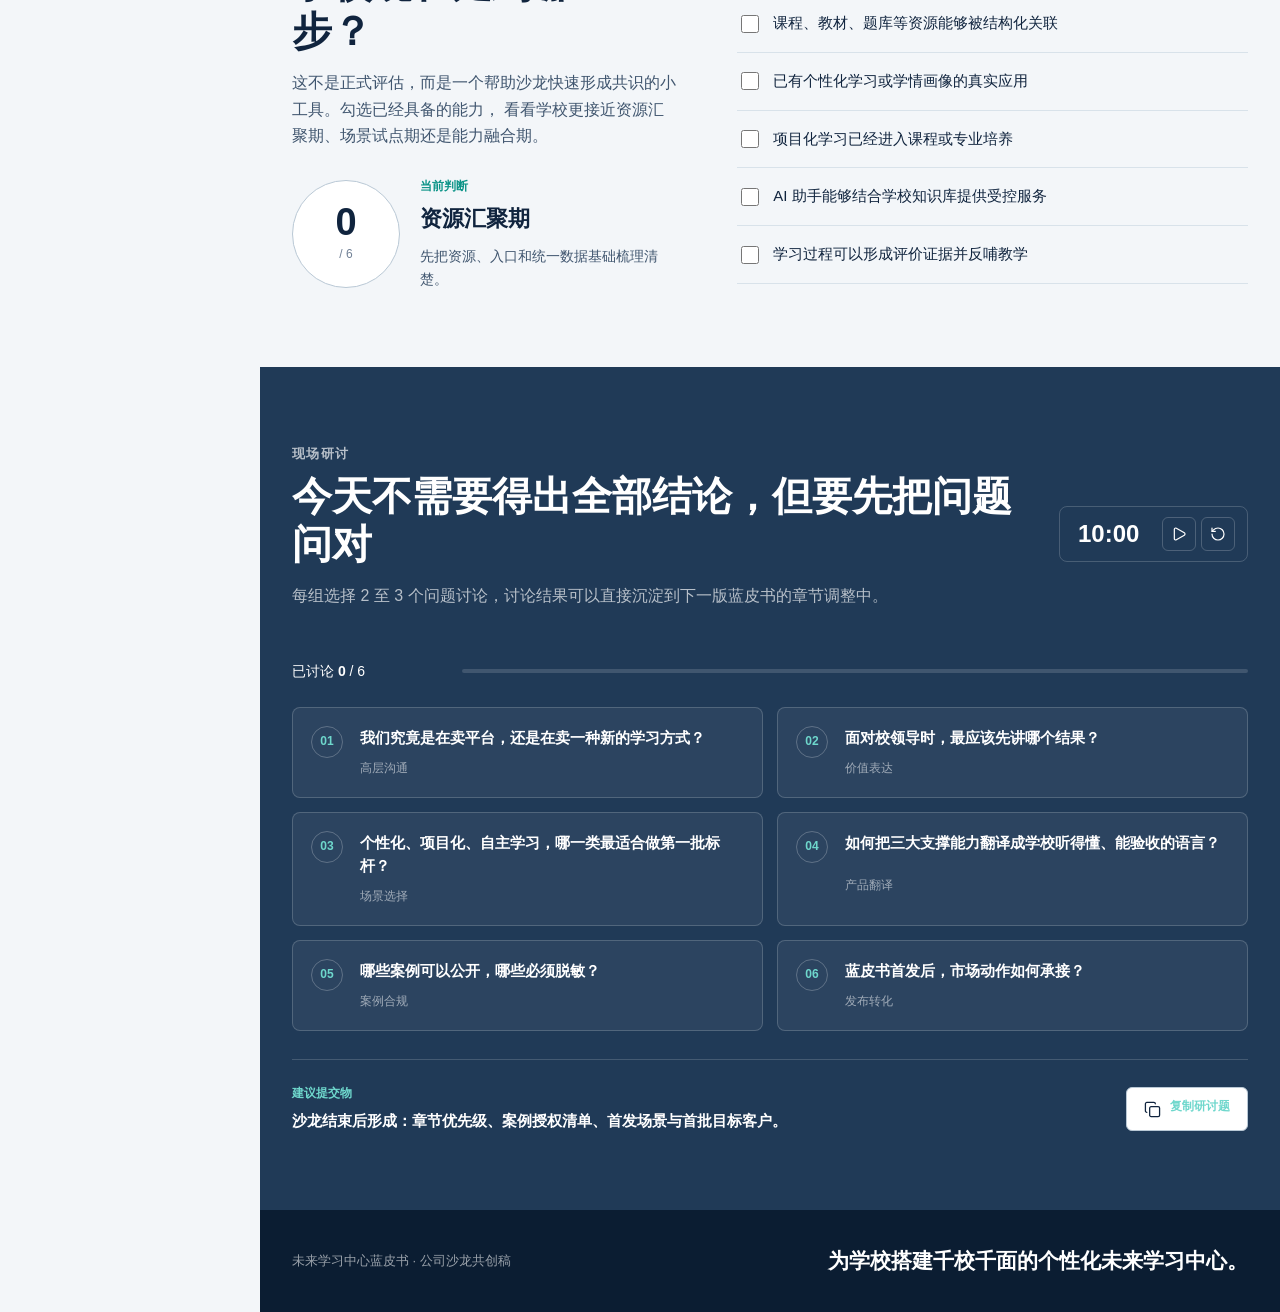
==== commit 21746a5f: "Publish future learning center salon page" ====
--- a/future-learning-bluebook-salon/index.html
+++ b/future-learning-bluebook-salon/index.html
@@ -8,6 +8,10 @@
       content="未来学习中心蓝皮书公司沙龙共创网页，围绕个性化、项目化、自主学习与三大支撑能力展开讨论。"
     />
     <title>未来学习中心蓝皮书 · 公司沙龙共创</title>
+    <link
+      rel="icon"
+      href="data:image/svg+xml,%3Csvg xmlns='http://www.w3.org/2000/svg' viewBox='0 0 64 64'%3E%3Crect width='64' height='64' rx='14' fill='%2310243e'/%3E%3Ctext x='32' y='40' text-anchor='middle' font-size='22' fill='white' font-family='Arial'%3EFLC%3C/text%3E%3C/svg%3E"
+    />
     <link rel="stylesheet" href="styles.css" />
   </head>
   <body data-reading="standard">
--- a/future-learning-bluebook-salon/styles.css
+++ b/future-learning-bluebook-salon/styles.css
@@ -0,0 +1,1793 @@
+:root {
+  --ink: #10243e;
+  --ink-2: #203a57;
+  --ink-3: #40566f;
+  --muted: #718196;
+  --paper: #ffffff;
+  --canvas: #f3f6f9;
+  --surface: #eef3f7;
+  --surface-2: #e6eef3;
+  --line: #d8e2ea;
+  --line-strong: #b9c8d5;
+  --teal: #0d9488;
+  --teal-soft: #e4f4f1;
+  --orange: #eb6841;
+  --orange-soft: #fff0eb;
+  --gold: #d49a29;
+  --gold-soft: #fff6df;
+  --lime: #7e9d33;
+  --lime-soft: #eef5df;
+  --sidebar-width: 260px;
+  --radius-sm: 6px;
+  --radius: 8px;
+  --shadow: 0 14px 40px rgba(17, 43, 70, 0.1);
+  --shadow-soft: 0 8px 24px rgba(17, 43, 70, 0.08);
+  --body-font: "Microsoft YaHei", "PingFang SC", "Noto Sans CJK SC", sans-serif;
+  --display-font: "STSong", "Songti SC", "Source Han Serif SC", serif;
+}
+
+* {
+  box-sizing: border-box;
+}
+
+html {
+  scroll-behavior: smooth;
+  scroll-padding-top: 28px;
+}
+
+body {
+  margin: 0;
+  color: var(--ink);
+  background: var(--canvas);
+  font-family: var(--body-font);
+  font-size: 16px;
+  line-height: 1.65;
+  -webkit-font-smoothing: antialiased;
+}
+
+body.presenter {
+  font-size: 18px;
+}
+
+body.presenter .sidebar {
+  transform: translateX(-100%);
+}
+
+body.presenter main {
+  margin-left: 0;
+}
+
+body.presenter .section-shell,
+body.presenter .hero__grid {
+  max-width: 1380px;
+}
+
+img {
+  display: block;
+  max-width: 100%;
+}
+
+a {
+  color: inherit;
+}
+
+button,
+input {
+  font: inherit;
+}
+
+button {
+  color: inherit;
+}
+
+.skip-link {
+  position: fixed;
+  z-index: 1000;
+  left: 14px;
+  top: 14px;
+  transform: translateY(-160%);
+  padding: 10px 14px;
+  background: var(--ink);
+  color: var(--paper);
+  border-radius: var(--radius-sm);
+  transition: transform 180ms ease;
+}
+
+.skip-link:focus {
+  transform: translateY(0);
+}
+
+.sidebar {
+  position: fixed;
+  z-index: 50;
+  inset: 0 auto 0 0;
+  width: var(--sidebar-width);
+  display: flex;
+  flex-direction: column;
+  padding: 26px 20px 22px;
+  color: rgba(255, 255, 255, 0.76);
+  background: var(--ink);
+  transition: transform 220ms ease;
+}
+
+.sidebar__brand {
+  display: flex;
+  align-items: center;
+  gap: 12px;
+  padding-bottom: 24px;
+  border-bottom: 1px solid rgba(255, 255, 255, 0.13);
+}
+
+.brand-mark {
+  width: 42px;
+  height: 42px;
+  display: grid;
+  place-items: center;
+  flex: 0 0 auto;
+  border: 1px solid rgba(255, 255, 255, 0.5);
+  border-radius: 50%;
+  font-family: "Arial", sans-serif;
+  font-size: 12px;
+  font-weight: 700;
+  letter-spacing: 0.04em;
+}
+
+.brand-mark--small {
+  width: 34px;
+  height: 34px;
+  font-size: 10px;
+  color: var(--ink);
+  border-color: var(--ink);
+}
+
+.sidebar__brand strong {
+  display: block;
+  color: var(--paper);
+  font-size: 15px;
+  line-height: 1.3;
+}
+
+.sidebar__brand span {
+  display: block;
+  margin-top: 3px;
+  font-size: 12px;
+  color: rgba(255, 255, 255, 0.6);
+}
+
+.sidebar__nav {
+  display: grid;
+  gap: 6px;
+  padding-top: 24px;
+}
+
+.nav-link {
+  position: relative;
+  display: flex;
+  align-items: center;
+  gap: 11px;
+  padding: 11px 12px;
+  border-radius: var(--radius-sm);
+  color: rgba(255, 255, 255, 0.68);
+  text-decoration: none;
+  transition: background 180ms ease, color 180ms ease;
+}
+
+.nav-link::before {
+  content: "";
+  position: absolute;
+  left: 0;
+  top: 10px;
+  bottom: 10px;
+  width: 2px;
+  border-radius: 2px;
+  background: transparent;
+}
+
+.nav-link svg {
+  width: 18px;
+  height: 18px;
+  stroke-width: 1.8;
+}
+
+.nav-link:hover,
+.nav-link.active {
+  color: var(--paper);
+  background: rgba(255, 255, 255, 0.09);
+}
+
+.nav-link.active::before {
+  background: #63d3c8;
+}
+
+.sidebar__footer {
+  margin-top: auto;
+  padding-top: 18px;
+  border-top: 1px solid rgba(255, 255, 255, 0.13);
+}
+
+.reading-progress {
+  display: flex;
+  justify-content: space-between;
+  gap: 12px;
+  margin-bottom: 8px;
+  font-size: 12px;
+}
+
+.reading-progress strong {
+  color: var(--paper);
+}
+
+.progress-track {
+  overflow: hidden;
+  height: 4px;
+  border-radius: 2px;
+  background: rgba(255, 255, 255, 0.14);
+}
+
+.progress-track span {
+  display: block;
+  width: 0;
+  height: 100%;
+  background: #63d3c8;
+  transition: width 180ms ease;
+}
+
+.button,
+.icon-button {
+  border: 0;
+  cursor: pointer;
+  transition: transform 160ms ease, background 160ms ease, color 160ms ease, border-color 160ms ease;
+}
+
+.button {
+  display: inline-flex;
+  align-items: center;
+  justify-content: center;
+  gap: 9px;
+  min-height: 44px;
+  padding: 0 17px;
+  border: 1px solid transparent;
+  border-radius: var(--radius-sm);
+  font-size: 14px;
+  font-weight: 700;
+  text-decoration: none;
+}
+
+.button svg {
+  width: 17px;
+  height: 17px;
+}
+
+.button:hover {
+  transform: translateY(-1px);
+}
+
+.button--primary {
+  color: var(--paper);
+  background: var(--ink);
+}
+
+.button--primary:hover {
+  background: var(--ink-2);
+}
+
+.button--secondary {
+  color: var(--ink);
+  background: var(--paper);
+  border-color: var(--line-strong);
+}
+
+.button--secondary:hover {
+  border-color: var(--ink);
+}
+
+.button--ghost {
+  color: rgba(255, 255, 255, 0.76);
+  background: transparent;
+  border-color: rgba(255, 255, 255, 0.22);
+}
+
+.button--ghost:hover,
+.button--ghost.active {
+  color: var(--paper);
+  background: rgba(255, 255, 255, 0.09);
+}
+
+.button--full {
+  width: 100%;
+  margin-top: 14px;
+}
+
+.mobile-header {
+  display: none;
+}
+
+main {
+  margin-left: var(--sidebar-width);
+  transition: margin-left 220ms ease;
+}
+
+.section {
+  padding: 76px 0;
+}
+
+.section-shell {
+  width: min(1180px, calc(100% - 64px));
+  margin: 0 auto;
+}
+
+.section-heading {
+  display: grid;
+  grid-template-columns: minmax(0, 1.2fr) minmax(300px, 0.8fr);
+  gap: 42px;
+  align-items: end;
+  margin-bottom: 34px;
+}
+
+.section-heading--wide {
+  grid-template-columns: minmax(0, 1fr) auto;
+  align-items: center;
+}
+
+.section-kicker {
+  margin: 0 0 10px;
+  color: var(--teal);
+  font-size: 13px;
+  font-weight: 800;
+  letter-spacing: 0.1em;
+  text-transform: uppercase;
+}
+
+h1,
+h2,
+h3,
+p {
+  margin-top: 0;
+}
+
+h1,
+h2,
+h3 {
+  font-family: var(--display-font);
+  line-height: 1.2;
+  letter-spacing: 0;
+}
+
+h2 {
+  margin-bottom: 14px;
+  font-size: clamp(30px, 3.1vw, 44px);
+}
+
+h3 {
+  margin-bottom: 12px;
+  font-size: clamp(24px, 2.2vw, 34px);
+}
+
+p {
+  color: var(--ink-3);
+}
+
+.hero {
+  min-height: 86vh;
+  display: flex;
+  align-items: center;
+  padding: 72px 0 54px;
+  background: var(--paper);
+  border-bottom: 1px solid var(--line);
+}
+
+.hero__grid {
+  width: min(1240px, calc(100% - 64px));
+  margin: 0 auto;
+  display: grid;
+  grid-template-columns: minmax(0, 1.02fr) minmax(420px, 0.98fr);
+  gap: 54px;
+  align-items: center;
+}
+
+.hero__brandline {
+  margin-bottom: 18px;
+  color: var(--teal);
+  font-size: 14px;
+  font-weight: 800;
+}
+
+.hero h1 {
+  max-width: 700px;
+  margin-bottom: 12px;
+  font-size: clamp(50px, 5.8vw, 84px);
+  color: var(--ink);
+}
+
+.hero__subtitle {
+  margin-bottom: 18px;
+  color: var(--ink-2);
+  font-size: clamp(21px, 2.1vw, 30px);
+  font-weight: 700;
+}
+
+.hero__lead {
+  max-width: 680px;
+  margin-bottom: 28px;
+  color: var(--ink-3);
+  font-size: 18px;
+  line-height: 1.8;
+}
+
+.hero__actions {
+  display: flex;
+  flex-wrap: wrap;
+  gap: 12px;
+}
+
+.hero__stats {
+  display: grid;
+  grid-template-columns: repeat(4, minmax(0, 1fr));
+  gap: 13px;
+  margin-top: 36px;
+  padding-top: 22px;
+  border-top: 1px solid var(--line);
+}
+
+.hero__stats div {
+  min-width: 0;
+}
+
+.hero__stats strong {
+  display: block;
+  font-family: "Arial", sans-serif;
+  font-size: 34px;
+  line-height: 1;
+  color: var(--ink);
+}
+
+.hero__stats span {
+  display: block;
+  margin-top: 7px;
+  font-size: 13px;
+  color: var(--muted);
+}
+
+.hero__visual {
+  position: relative;
+  margin: 0;
+  overflow: hidden;
+  border-radius: var(--radius);
+  background: var(--ink);
+  box-shadow: var(--shadow);
+}
+
+.hero__visual img {
+  width: 100%;
+  height: min(64vh, 660px);
+  object-fit: cover;
+  object-position: center;
+}
+
+.hero__visual::after {
+  content: "";
+  position: absolute;
+  inset: 0;
+  background: rgba(9, 24, 42, 0.16);
+}
+
+.hero__visual figcaption {
+  position: absolute;
+  z-index: 1;
+  left: 22px;
+  right: 22px;
+  bottom: 20px;
+  padding-top: 16px;
+  border-top: 1px solid rgba(255, 255, 255, 0.4);
+  color: var(--paper);
+}
+
+.hero__visual figcaption span {
+  display: block;
+  margin-bottom: 6px;
+  font-size: 12px;
+  color: rgba(255, 255, 255, 0.76);
+}
+
+.hero__visual figcaption strong {
+  display: block;
+  max-width: 420px;
+  font-size: 16px;
+  line-height: 1.5;
+}
+
+.section--paths {
+  padding-top: 48px;
+  background: var(--paper);
+}
+
+.segmented {
+  display: flex;
+  gap: 4px;
+  padding: 4px;
+  border: 1px solid var(--line);
+  border-radius: var(--radius);
+  background: var(--surface);
+}
+
+.segmented__item {
+  min-height: 36px;
+  padding: 0 13px;
+  border: 0;
+  border-radius: var(--radius-sm);
+  color: var(--muted);
+  background: transparent;
+  cursor: pointer;
+  font-size: 13px;
+  font-weight: 700;
+  white-space: nowrap;
+}
+
+.segmented__item.active {
+  color: var(--ink);
+  background: var(--paper);
+  box-shadow: 0 2px 8px rgba(17, 43, 70, 0.08);
+}
+
+.reader-path-panel {
+  display: grid;
+  grid-template-columns: 220px 1fr;
+  gap: 34px;
+  align-items: start;
+  padding: 26px 30px;
+  background: var(--ink);
+  border-radius: var(--radius);
+  color: var(--paper);
+}
+
+.reader-path-panel__label {
+  margin-bottom: 8px;
+  color: rgba(255, 255, 255, 0.62);
+  font-size: 13px;
+}
+
+.reader-path-panel strong {
+  font-size: 20px;
+}
+
+.reader-path-list {
+  display: grid;
+  grid-template-columns: repeat(2, minmax(0, 1fr));
+  gap: 10px 26px;
+  margin: 0;
+  padding: 0;
+  list-style: none;
+  counter-reset: reader-step;
+}
+
+.reader-path-list li {
+  counter-increment: reader-step;
+  display: flex;
+  gap: 11px;
+  color: rgba(255, 255, 255, 0.82);
+  font-size: 14px;
+}
+
+.reader-path-list li::before {
+  content: counter(reader-step);
+  width: 22px;
+  height: 22px;
+  display: grid;
+  place-items: center;
+  flex: 0 0 auto;
+  border: 1px solid rgba(255, 255, 255, 0.38);
+  border-radius: 50%;
+  font-size: 11px;
+  color: var(--paper);
+}
+
+.reading-modes {
+  display: grid;
+  grid-template-columns: repeat(3, minmax(0, 1fr));
+  gap: 14px;
+  margin-top: 20px;
+}
+
+.reading-mode {
+  text-align: left;
+  padding: 15px 17px;
+  border: 1px solid var(--line);
+  border-radius: var(--radius);
+  background: var(--paper);
+  cursor: pointer;
+  transition: border-color 160ms ease, background 160ms ease;
+}
+
+.reading-mode strong,
+.reading-mode span {
+  display: block;
+}
+
+.reading-mode strong {
+  margin-bottom: 3px;
+  font-size: 15px;
+}
+
+.reading-mode span {
+  color: var(--muted);
+  font-size: 12px;
+}
+
+.reading-mode:hover,
+.reading-mode.active {
+  border-color: var(--teal);
+  background: var(--teal-soft);
+}
+
+.summary-statement {
+  padding-left: 26px;
+  border-left: 3px solid var(--orange);
+}
+
+.summary-statement span {
+  display: block;
+  margin-bottom: 8px;
+  color: var(--orange);
+  font-size: 13px;
+  font-weight: 800;
+}
+
+.summary-statement strong {
+  display: block;
+  color: var(--ink);
+  font-family: var(--display-font);
+  font-size: 21px;
+  line-height: 1.55;
+}
+
+.judgment-grid {
+  display: grid;
+  grid-template-columns: repeat(2, minmax(0, 1fr));
+  column-gap: 42px;
+}
+
+.judgment-grid article {
+  display: grid;
+  grid-template-columns: 42px 1fr;
+  gap: 14px;
+  align-items: baseline;
+  padding: 18px 0;
+  border-bottom: 1px solid var(--line);
+}
+
+.judgment-grid article span {
+  color: var(--teal);
+  font-family: "Arial", sans-serif;
+  font-size: 13px;
+  font-weight: 800;
+}
+
+.judgment-grid article p {
+  margin: 0;
+  color: var(--ink);
+  font-size: 16px;
+}
+
+.section--framework {
+  background: var(--paper);
+}
+
+.framework-flow {
+  display: grid;
+  grid-template-columns: 1fr 30px 1fr 30px 1fr 30px 1fr 30px 1fr;
+  align-items: center;
+  margin-bottom: 36px;
+}
+
+.framework-flow article {
+  min-height: 168px;
+  padding: 20px 18px;
+  border: 1px solid var(--line);
+  border-radius: var(--radius);
+  background: var(--paper);
+}
+
+.framework-flow article > span {
+  color: var(--teal);
+  font-family: "Arial", sans-serif;
+  font-size: 12px;
+  font-weight: 800;
+}
+
+.framework-flow article svg {
+  width: 26px;
+  height: 26px;
+  margin: 18px 0 12px;
+  color: var(--ink);
+}
+
+.framework-flow article strong,
+.framework-flow article p {
+  display: block;
+}
+
+.framework-flow article strong {
+  margin-bottom: 6px;
+  font-size: 17px;
+}
+
+.framework-flow article p {
+  margin: 0;
+  font-size: 13px;
+  line-height: 1.5;
+}
+
+.flow-link {
+  height: 1px;
+  background: var(--line-strong);
+}
+
+.report-accordion {
+  border-top: 1px solid var(--line);
+}
+
+.report-accordion:last-child {
+  border-bottom: 1px solid var(--line);
+}
+
+.report-accordion summary {
+  display: grid;
+  grid-template-columns: 160px 1fr 24px;
+  gap: 18px;
+  align-items: center;
+  padding: 21px 2px;
+  cursor: pointer;
+  list-style: none;
+}
+
+.report-accordion summary::-webkit-details-marker {
+  display: none;
+}
+
+.report-accordion summary span {
+  color: var(--teal);
+  font-size: 13px;
+  font-weight: 800;
+}
+
+.report-accordion summary strong {
+  font-size: 18px;
+}
+
+.report-accordion summary svg {
+  width: 19px;
+  height: 19px;
+  transition: transform 180ms ease;
+}
+
+.report-accordion[open] summary svg {
+  transform: rotate(180deg);
+}
+
+.report-accordion__body {
+  max-width: 900px;
+  padding: 0 0 25px 178px;
+}
+
+.report-accordion__body p {
+  margin-bottom: 12px;
+}
+
+.report-accordion__body ul {
+  display: grid;
+  grid-template-columns: 1.08fr 0.92fr;
+  gap: 7px 22px;
+  margin: 0;
+  padding-left: 18px;
+  color: var(--ink-3);
+}
+
+.shift-list {
+  display: grid;
+  grid-template-columns: repeat(3, minmax(0, 1fr));
+  gap: 10px;
+}
+
+.shift-list div {
+  display: grid;
+  grid-template-columns: 1fr 22px 1fr;
+  align-items: center;
+  gap: 5px;
+  min-height: 52px;
+  padding: 10px 12px;
+  background: var(--surface);
+  border-radius: var(--radius-sm);
+  font-size: 13px;
+}
+
+.shift-list span {
+  color: var(--muted);
+}
+
+.shift-list strong {
+  color: var(--ink);
+}
+
+.shift-list svg {
+  width: 16px;
+  height: 16px;
+  color: var(--teal);
+}
+
+.paradigm {
+  display: grid;
+  grid-template-columns: minmax(0, 0.82fr) minmax(0, 1.18fr);
+  gap: 48px;
+  align-items: center;
+  padding: 42px 0;
+  border-top: 1px solid var(--line);
+}
+
+.paradigm:first-of-type {
+  border-top: 0;
+}
+
+.paradigm--reverse {
+  grid-template-columns: minmax(0, 1.18fr) minmax(0, 0.82fr);
+}
+
+.paradigm--reverse .paradigm__copy {
+  order: 2;
+}
+
+.paradigm--reverse .feature-visual {
+  order: 1;
+}
+
+.index-label {
+  display: block;
+  margin-bottom: 12px;
+  color: var(--orange);
+  font-size: 13px;
+  font-weight: 800;
+}
+
+.paradigm__copy p {
+  font-size: 17px;
+}
+
+.paradigm__copy ul {
+  display: grid;
+  gap: 8px;
+  margin: 20px 0 0;
+  padding: 0;
+  list-style: none;
+}
+
+.paradigm__copy li {
+  position: relative;
+  padding-left: 19px;
+  color: var(--ink-3);
+}
+
+.paradigm__copy li::before {
+  content: "";
+  position: absolute;
+  left: 0;
+  top: 0.72em;
+  width: 7px;
+  height: 7px;
+  border-radius: 50%;
+  background: var(--teal);
+}
+
+.feature-visual {
+  margin: 0;
+  overflow: hidden;
+  border-radius: var(--radius);
+  background: var(--surface);
+  box-shadow: var(--shadow-soft);
+}
+
+.feature-visual img {
+  width: 100%;
+  aspect-ratio: 16 / 9;
+  object-fit: cover;
+  object-position: top center;
+}
+
+.feature-visual figcaption {
+  padding: 13px 16px 15px;
+  color: var(--ink-3);
+  background: var(--paper);
+  font-size: 13px;
+  line-height: 1.55;
+}
+
+.discussion-inline {
+  display: flex;
+  gap: 10px;
+  margin-top: 22px;
+  padding-top: 15px;
+  border-top: 1px solid var(--line);
+  color: var(--teal);
+  font-size: 13px;
+  font-weight: 700;
+}
+
+.discussion-inline svg {
+  width: 17px;
+  height: 17px;
+  flex: 0 0 auto;
+  margin-top: 2px;
+}
+
+.section--support {
+  color: var(--paper);
+  background: var(--ink);
+}
+
+.section--support .section-kicker {
+  color: #6ed7cc;
+}
+
+.section--support .section-heading p {
+  color: rgba(255, 255, 255, 0.68);
+}
+
+.capability-list {
+  border-top: 1px solid rgba(255, 255, 255, 0.16);
+}
+
+.capability-row {
+  display: grid;
+  grid-template-columns: 76px minmax(0, 1fr) 340px;
+  gap: 30px;
+  align-items: center;
+  padding: 32px 0;
+  border-bottom: 1px solid rgba(255, 255, 255, 0.16);
+}
+
+.capability-row__index {
+  align-self: stretch;
+  display: flex;
+  flex-direction: column;
+  justify-content: space-between;
+}
+
+.capability-row__index span {
+  font-family: "Arial", sans-serif;
+  font-size: 13px;
+  color: #6ed7cc;
+  font-weight: 800;
+}
+
+.capability-row__index svg {
+  width: 34px;
+  height: 34px;
+  color: rgba(255, 255, 255, 0.82);
+}
+
+.capability-row__meta {
+  margin-bottom: 9px;
+  color: #6ed7cc;
+  font-size: 12px;
+  font-weight: 800;
+}
+
+.capability-row h3 {
+  color: var(--paper);
+}
+
+.capability-row__copy p {
+  max-width: 650px;
+  margin-bottom: 16px;
+  color: rgba(255, 255, 255, 0.7);
+}
+
+.tag-row {
+  display: flex;
+  flex-wrap: wrap;
+  gap: 7px;
+}
+
+.tag-row span {
+  padding: 5px 9px;
+  border: 1px solid rgba(255, 255, 255, 0.2);
+  border-radius: 999px;
+  color: rgba(255, 255, 255, 0.74);
+  font-size: 12px;
+}
+
+.capability-row__evidence {
+  padding-left: 24px;
+  border-left: 1px solid rgba(255, 255, 255, 0.22);
+}
+
+.capability-row__evidence strong {
+  display: block;
+  margin-bottom: 8px;
+  color: #6ed7cc;
+  font-size: 13px;
+}
+
+.capability-row__evidence p {
+  margin: 0;
+  color: rgba(255, 255, 255, 0.74);
+  font-size: 14px;
+}
+
+.capability-row__visual {
+  margin: 0;
+  overflow: hidden;
+  border-radius: var(--radius);
+  background: rgba(255, 255, 255, 0.08);
+}
+
+.capability-row__visual img {
+  width: 100%;
+  height: 210px;
+  object-fit: cover;
+  object-position: top center;
+}
+
+.construction-layout {
+  display: grid;
+  grid-template-columns: minmax(0, 1.45fr) minmax(280px, 0.55fr);
+  gap: 50px;
+}
+
+.timeline {
+  margin: 0;
+  padding: 0;
+  list-style: none;
+  counter-reset: timeline;
+}
+
+.timeline li {
+  position: relative;
+  display: grid;
+  grid-template-columns: 56px 1fr;
+  gap: 20px;
+  min-height: 120px;
+  padding-bottom: 26px;
+}
+
+.timeline li::after {
+  content: "";
+  position: absolute;
+  left: 27px;
+  top: 44px;
+  bottom: 0;
+  width: 1px;
+  background: var(--line-strong);
+}
+
+.timeline li:last-child::after {
+  display: none;
+}
+
+.timeline li > span {
+  width: 56px;
+  height: 56px;
+  display: grid;
+  place-items: center;
+  border: 1px solid var(--line-strong);
+  border-radius: 50%;
+  color: var(--teal);
+  background: var(--paper);
+  font-family: "Arial", sans-serif;
+  font-weight: 800;
+}
+
+.timeline li strong {
+  display: block;
+  margin: 5px 0 7px;
+  font-size: 18px;
+}
+
+.timeline li p {
+  margin: 0;
+  font-size: 15px;
+}
+
+.risk-panel {
+  align-self: start;
+  padding: 28px;
+  border-radius: var(--radius);
+  background: var(--orange-soft);
+}
+
+.risk-panel > span {
+  display: block;
+  margin-bottom: 15px;
+  color: var(--orange);
+  font-size: 13px;
+  font-weight: 800;
+}
+
+.risk-panel ul {
+  display: grid;
+  grid-template-columns: repeat(2, minmax(0, 1fr));
+  gap: 9px;
+  margin: 0 0 20px;
+  padding: 0;
+  list-style: none;
+}
+
+.risk-panel li {
+  padding: 8px 10px;
+  border-radius: var(--radius-sm);
+  background: rgba(255, 255, 255, 0.68);
+  font-size: 13px;
+}
+
+.risk-panel p {
+  margin: 0;
+  color: #7a4d3e;
+  font-size: 14px;
+}
+
+.section--cases {
+  background: var(--paper);
+}
+
+.case-grid {
+  display: grid;
+  grid-template-columns: repeat(3, minmax(0, 1fr));
+  gap: 22px;
+}
+
+.case-card {
+  overflow: hidden;
+  border: 1px solid var(--line);
+  border-radius: var(--radius);
+  background: var(--paper);
+  transition: transform 180ms ease, box-shadow 180ms ease;
+}
+
+.case-card:hover {
+  transform: translateY(-3px);
+  box-shadow: var(--shadow-soft);
+}
+
+.case-card img {
+  width: 100%;
+  aspect-ratio: 16 / 9;
+  object-fit: cover;
+  object-position: top center;
+  border-bottom: 1px solid var(--line);
+}
+
+.case-card div {
+  padding: 18px 19px 20px;
+}
+
+.case-card span {
+  display: block;
+  margin-bottom: 6px;
+  color: var(--teal);
+  font-size: 12px;
+  font-weight: 800;
+}
+
+.case-card h3 {
+  margin-bottom: 8px;
+  font-size: 22px;
+}
+
+.case-card p {
+  margin: 0;
+  font-size: 14px;
+}
+
+.assessment-layout {
+  display: grid;
+  grid-template-columns: minmax(0, 0.86fr) minmax(0, 1.14fr);
+  gap: 60px;
+  align-items: center;
+}
+
+.assessment-result {
+  display: flex;
+  gap: 20px;
+  align-items: center;
+  margin-top: 28px;
+}
+
+.score-ring {
+  width: 108px;
+  height: 108px;
+  display: grid;
+  place-items: center;
+  align-content: center;
+  flex: 0 0 auto;
+  border: 1px solid var(--line-strong);
+  border-radius: 50%;
+  background: var(--paper);
+}
+
+.score-ring strong {
+  font-family: "Arial", sans-serif;
+  font-size: 38px;
+  line-height: 1;
+}
+
+.score-ring span {
+  margin-top: 4px;
+  color: var(--muted);
+  font-size: 12px;
+}
+
+.assessment-result > div:last-child > span {
+  display: block;
+  margin-bottom: 4px;
+  color: var(--teal);
+  font-size: 12px;
+  font-weight: 800;
+}
+
+.assessment-result > div:last-child > strong {
+  display: block;
+  font-size: 22px;
+}
+
+.assessment-result p {
+  margin: 7px 0 0;
+  font-size: 14px;
+}
+
+.assessment-list {
+  display: grid;
+  border-top: 1px solid var(--line);
+}
+
+.assessment-list label {
+  display: grid;
+  grid-template-columns: 22px 1fr;
+  gap: 14px;
+  align-items: center;
+  padding: 16px 0;
+  border-bottom: 1px solid var(--line);
+  cursor: pointer;
+}
+
+.assessment-list input {
+  width: 18px;
+  height: 18px;
+  accent-color: var(--teal);
+}
+
+.assessment-list span {
+  font-size: 15px;
+}
+
+.section--discussion {
+  color: var(--paper);
+  background: var(--ink-2);
+}
+
+.section--discussion .section-kicker {
+  color: #6ed7cc;
+}
+
+.section--discussion .section-heading p {
+  color: rgba(255, 255, 255, 0.68);
+}
+
+.discussion-timer {
+  display: flex;
+  align-items: center;
+  gap: 14px;
+  padding: 10px 12px 10px 18px;
+  border: 1px solid rgba(255, 255, 255, 0.18);
+  border-radius: var(--radius);
+}
+
+.discussion-timer strong {
+  min-width: 70px;
+  color: var(--paper);
+  font-family: "Arial", sans-serif;
+  font-size: 24px;
+  line-height: 1;
+}
+
+.discussion-timer > div {
+  display: flex;
+  gap: 5px;
+}
+
+.icon-button {
+  width: 34px;
+  height: 34px;
+  display: grid;
+  place-items: center;
+  border: 1px solid rgba(255, 255, 255, 0.2);
+  border-radius: var(--radius-sm);
+  color: var(--paper);
+  background: transparent;
+}
+
+.icon-button:hover {
+  background: rgba(255, 255, 255, 0.1);
+}
+
+.icon-button svg {
+  width: 16px;
+  height: 16px;
+}
+
+.discussion-progress {
+  display: grid;
+  grid-template-columns: 150px 1fr;
+  gap: 20px;
+  align-items: center;
+  margin-bottom: 24px;
+  font-size: 14px;
+}
+
+.discussion-progress .progress-track {
+  background: rgba(255, 255, 255, 0.14);
+}
+
+.discussion-progress .progress-track span {
+  background: #6ed7cc;
+}
+
+.question-grid {
+  display: grid;
+  grid-template-columns: repeat(2, minmax(0, 1fr));
+  gap: 14px;
+}
+
+.question-card {
+  display: grid;
+  grid-template-columns: 36px 1fr;
+  gap: 10px 13px;
+  padding: 18px;
+  border: 1px solid rgba(255, 255, 255, 0.18);
+  border-radius: var(--radius);
+  background: rgba(255, 255, 255, 0.055);
+  cursor: pointer;
+  transition: background 160ms ease, border-color 160ms ease;
+}
+
+.question-card:hover,
+.question-card:has(input:checked) {
+  border-color: #6ed7cc;
+  background: rgba(110, 215, 204, 0.1);
+}
+
+.question-card input {
+  position: absolute;
+  opacity: 0;
+  pointer-events: none;
+}
+
+.question-card__index {
+  width: 32px;
+  height: 32px;
+  display: grid;
+  place-items: center;
+  grid-row: span 2;
+  border: 1px solid rgba(255, 255, 255, 0.24);
+  border-radius: 50%;
+  color: #6ed7cc;
+  font-family: "Arial", sans-serif;
+  font-size: 12px;
+  font-weight: 800;
+}
+
+.question-card strong {
+  color: var(--paper);
+  font-size: 15px;
+  line-height: 1.55;
+}
+
+.question-card small {
+  grid-column: 2;
+  color: rgba(255, 255, 255, 0.55);
+  font-size: 12px;
+}
+
+.question-card input:checked ~ strong {
+  text-decoration: line-through;
+  text-decoration-color: rgba(255, 255, 255, 0.45);
+}
+
+.action-strip {
+  display: flex;
+  justify-content: space-between;
+  gap: 30px;
+  align-items: center;
+  margin-top: 28px;
+  padding-top: 24px;
+  border-top: 1px solid rgba(255, 255, 255, 0.16);
+}
+
+.action-strip span,
+.action-strip strong {
+  display: block;
+}
+
+.action-strip span {
+  margin-bottom: 5px;
+  color: #6ed7cc;
+  font-size: 12px;
+  font-weight: 800;
+}
+
+.action-strip strong {
+  max-width: 780px;
+  color: var(--paper);
+  font-size: 15px;
+}
+
+.footer {
+  padding: 34px 0;
+  color: var(--paper);
+  background: #0b1d32;
+}
+
+.footer__inner {
+  display: flex;
+  justify-content: space-between;
+  gap: 30px;
+  align-items: center;
+}
+
+.footer p {
+  margin: 0;
+  color: rgba(255, 255, 255, 0.58);
+  font-size: 13px;
+}
+
+.footer strong {
+  font-family: var(--display-font);
+  font-size: 21px;
+  font-weight: 700;
+}
+
+.toast {
+  position: fixed;
+  z-index: 1000;
+  left: 50%;
+  bottom: 24px;
+  transform: translate(-50%, 20px);
+  min-width: 200px;
+  max-width: calc(100vw - 40px);
+  padding: 12px 16px;
+  border-radius: var(--radius);
+  color: var(--paper);
+  background: var(--ink);
+  box-shadow: var(--shadow);
+  text-align: center;
+  opacity: 0;
+  pointer-events: none;
+  transition: opacity 180ms ease, transform 180ms ease;
+}
+
+.toast.show {
+  transform: translate(-50%, 0);
+  opacity: 1;
+}
+
+body[data-reading="quick"] .deep-detail {
+  display: none;
+}
+
+body[data-reading="quick"] .section {
+  padding-top: 58px;
+  padding-bottom: 58px;
+}
+
+body[data-reading="quick"] .capability-row__visual,
+body[data-reading="quick"] .case-grid article:nth-child(n + 4) {
+  display: none;
+}
+
+body[data-reading="deep"] .deep-note {
+  display: block;
+}
+
+.deep-note {
+  display: none;
+}
+
+@media (max-width: 1180px) {
+  .section-heading--wide {
+    grid-template-columns: 1fr;
+  }
+
+  .segmented {
+    width: max-content;
+  }
+
+  .framework-flow {
+    grid-template-columns: repeat(5, minmax(0, 1fr));
+    gap: 12px;
+  }
+
+  .flow-link {
+    display: none;
+  }
+
+  .capability-row {
+    grid-template-columns: 64px minmax(0, 1fr) 280px;
+  }
+
+  .case-grid {
+    grid-template-columns: repeat(2, minmax(0, 1fr));
+  }
+}
+
+@media (max-width: 960px) {
+  .sidebar {
+    transform: translateX(-100%);
+  }
+
+  main {
+    margin-left: 0;
+  }
+
+  .mobile-header {
+    position: sticky;
+    z-index: 40;
+    top: 0;
+    display: flex;
+    align-items: center;
+    justify-content: space-between;
+    min-height: 60px;
+    padding: 0 18px;
+    color: var(--paper);
+    background: rgba(16, 36, 62, 0.97);
+    backdrop-filter: blur(10px);
+  }
+
+  .mobile-brand {
+    display: flex;
+    align-items: center;
+    gap: 10px;
+    color: var(--paper);
+    font-size: 13px;
+    font-weight: 700;
+    text-decoration: none;
+  }
+
+  .mobile-brand .brand-mark--small {
+    color: var(--paper);
+    border-color: rgba(255, 255, 255, 0.55);
+  }
+
+  .mobile-menu-button {
+    width: 38px;
+    height: 38px;
+    display: grid;
+    place-items: center;
+    border: 1px solid rgba(255, 255, 255, 0.2);
+    border-radius: var(--radius-sm);
+    color: var(--paper);
+    background: transparent;
+  }
+
+  .mobile-menu-button svg {
+    width: 19px;
+    height: 19px;
+  }
+
+  .mobile-nav {
+    position: absolute;
+    left: 14px;
+    right: 14px;
+    top: 66px;
+    display: none;
+    grid-template-columns: repeat(2, minmax(0, 1fr));
+    gap: 8px;
+    padding: 12px;
+    border: 1px solid rgba(255, 255, 255, 0.16);
+    border-radius: var(--radius);
+    background: var(--ink);
+    box-shadow: var(--shadow);
+  }
+
+  .mobile-nav.open {
+    display: grid;
+  }
+
+  .mobile-nav a {
+    padding: 10px;
+    border-radius: var(--radius-sm);
+    color: rgba(255, 255, 255, 0.78);
+    text-decoration: none;
+    font-size: 13px;
+  }
+
+  .mobile-nav a:hover {
+    background: rgba(255, 255, 255, 0.08);
+    color: var(--paper);
+  }
+
+  .hero__grid,
+  .section-heading,
+  .assessment-layout,
+  .construction-layout {
+    grid-template-columns: 1fr;
+  }
+
+  .hero {
+    min-height: auto;
+    padding-top: 52px;
+  }
+
+  .hero__visual img {
+    height: 54vh;
+  }
+
+  .reader-path-panel {
+    grid-template-columns: 1fr;
+  }
+
+  .reader-path-list {
+    grid-template-columns: repeat(2, minmax(0, 1fr));
+  }
+
+  .paradigm,
+  .paradigm--reverse {
+    grid-template-columns: 1fr;
+    gap: 26px;
+  }
+
+  .paradigm--reverse .paradigm__copy,
+  .paradigm--reverse .feature-visual {
+    order: initial;
+  }
+
+  .capability-row {
+    grid-template-columns: 54px 1fr;
+  }
+
+  .capability-row__visual,
+  .capability-row__evidence {
+    grid-column: 2;
+  }
+
+  .capability-row__evidence {
+    padding-left: 0;
+    padding-top: 16px;
+    border-left: 0;
+    border-top: 1px solid rgba(255, 255, 255, 0.18);
+  }
+}
+
+@media (max-width: 700px) {
+  body {
+    font-size: 15px;
+  }
+
+  .section {
+    padding: 56px 0;
+  }
+
+  .section-shell,
+  .hero__grid {
+    width: min(100% - 34px, 1180px);
+  }
+
+  .hero h1 {
+    font-size: clamp(42px, 14vw, 64px);
+  }
+
+  .hero__subtitle {
+    font-size: 20px;
+  }
+
+  .hero__lead {
+    font-size: 16px;
+  }
+
+  .hero__stats {
+    grid-template-columns: repeat(2, minmax(0, 1fr));
+    row-gap: 20px;
+  }
+
+  .hero__visual img {
+    height: 44vh;
+  }
+
+  .reading-modes,
+  .judgment-grid,
+  .case-grid,
+  .question-grid {
+    grid-template-columns: 1fr;
+  }
+
+  .reader-path-list {
+    grid-template-columns: 1fr;
+  }
+
+  .framework-flow {
+    grid-template-columns: 1fr;
+  }
+
+  .framework-flow article {
+    min-height: auto;
+  }
+
+  .report-accordion summary {
+    grid-template-columns: 1fr 22px;
+  }
+
+  .report-accordion summary span {
+    grid-column: 1;
+  }
+
+  .report-accordion summary strong {
+    grid-column: 1;
+    font-size: 16px;
+  }
+
+  .report-accordion summary svg {
+    grid-column: 2;
+    grid-row: 1 / span 2;
+  }
+
+  .report-accordion__body {
+    padding-left: 0;
+  }
+
+  .report-accordion__body ul,
+  .shift-list {
+    grid-template-columns: 1fr;
+  }
+
+  .capability-row {
+    grid-template-columns: 1fr;
+  }
+
+  .capability-row__index {
+    flex-direction: row;
+    align-items: center;
+  }
+
+  .capability-row__visual,
+  .capability-row__evidence {
+    grid-column: auto;
+  }
+
+  .risk-panel ul {
+    grid-template-columns: repeat(2, minmax(0, 1fr));
+  }
+
+  .assessment-result {
+    align-items: flex-start;
+  }
+
+  .score-ring {
+    width: 84px;
+    height: 84px;
+  }
+
+  .score-ring strong {
+    font-size: 30px;
+  }
+
+  .discussion-progress {
+    grid-template-columns: 1fr;
+    gap: 8px;
+  }
+
+  .action-strip,
+  .footer__inner {
+    flex-direction: column;
+    align-items: stretch;
+  }
+
+  .footer strong {
+    font-size: 19px;
+  }
+}
+
+@media (prefers-reduced-motion: reduce) {
+  *,
+  *::before,
+  *::after {
+    scroll-behavior: auto !important;
+    transition-duration: 0.01ms !important;
+    animation-duration: 0.01ms !important;
+  }
+}
